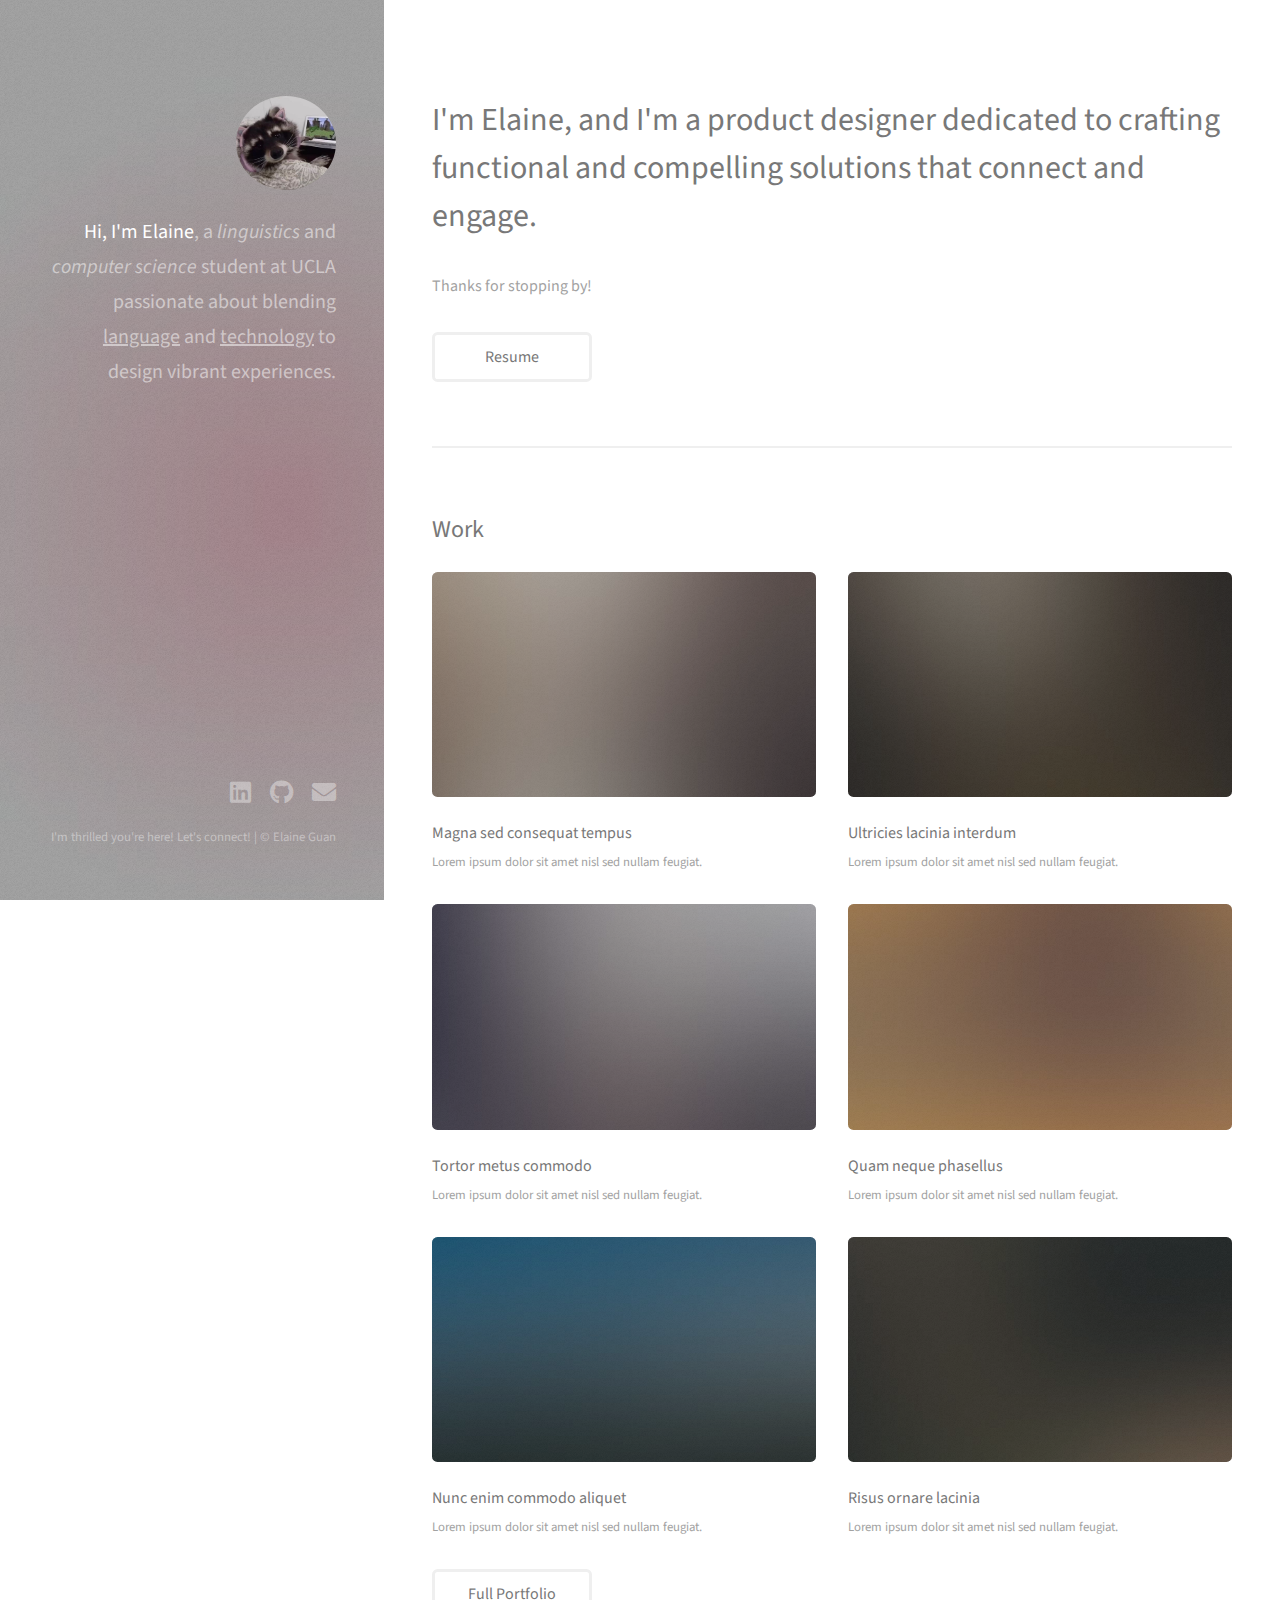
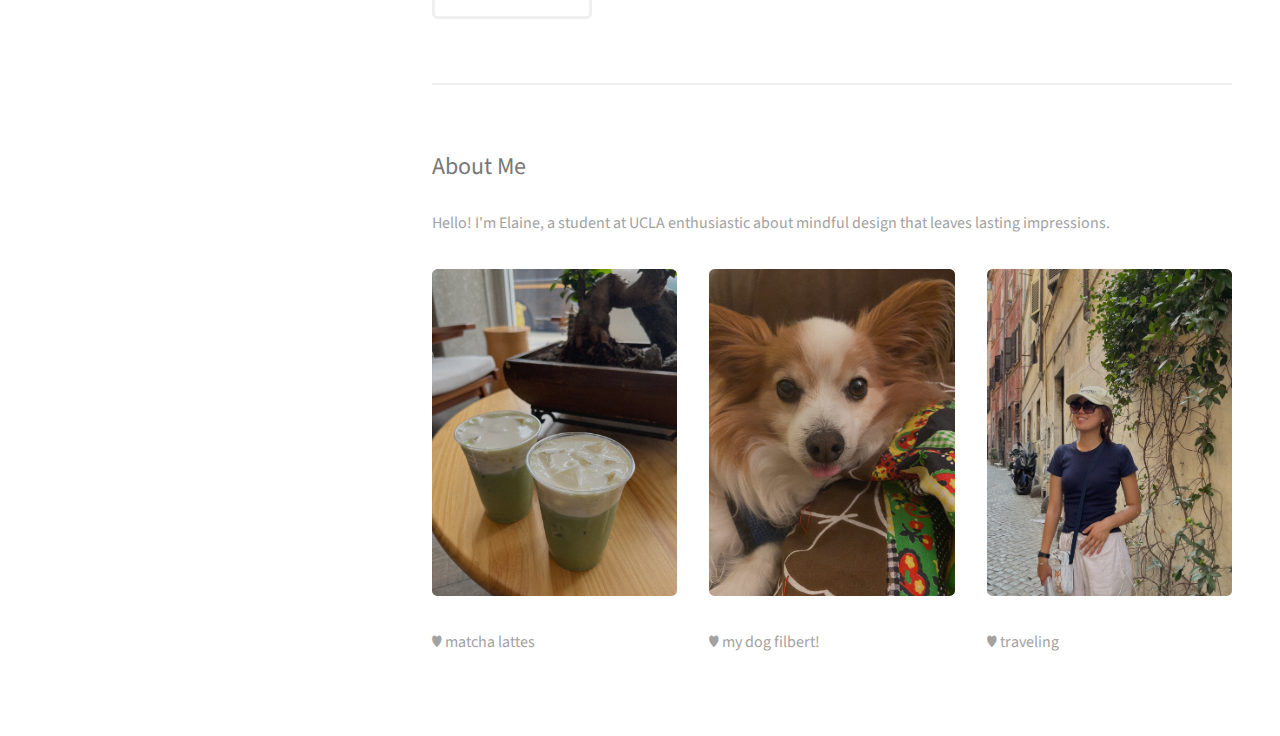
==== index.html @ 9e796965 "added my first edited files" ====
<!DOCTYPE HTML>
<!--
	Strata by HTML5 UP
	html5up.net | @ajlkn
	Free for personal and commercial use under the CCA 3.0 license (html5up.net/license)
-->
<html>
	<head>
		<title>Elaine Guan</title>
		<meta charset="utf-8" />
		<meta name="viewport" content="width=device-width, initial-scale=1, user-scalable=no" />
		<link rel="stylesheet" href="assets/css/main.css" />
	</head>
	<body class="is-preload">

		<!-- Header -->
			<header id="header">
				<div class="inner">
					<a href="#" class="image avatar"><img src="images/avatar.jpg" alt="" /></a>
					<h1><strong>Hi, I'm Elaine</strong>, <br /> a <em>linguistics</em> and <em>computer science</em> student at UCLA
					passionate about blending <u>language</u> and <u>technology</u> to design vibrant experiences.</h1>
				</div>
			</header>

		<!-- Main -->
			<div id="main">

				<!-- One -->
					<section id="one">
						<header class="major">
							<h2>I'm Elaine, and I'm a product designer dedicated to crafting functional and compelling solutions that connect and engage.</h2>
						</header>
						<p>Thanks for stopping by! </p>
						<ul class="actions">
							<li><a href="https://docs.google.com/document/d/1lKQNgq6s5UqEDG0UFZUaq73fA_BQgGV9BuMxiPthtsU/edit?usp=sharing" class="button" target="_blank">Resume</a></li>
						</ul>
					</section>

				<!-- Two -->
					<section id="two">
						<h2>Work</h2>
						<div class="row">
							<article class="col-6 col-12-xsmall work-item">
								<a href="images/fulls/01.jpg" class="image fit thumb"><img src="images/thumbs/01.jpg" alt="" /></a>
								<h3>Magna sed consequat tempus</h3>
								<p>Lorem ipsum dolor sit amet nisl sed nullam feugiat.</p>
							</article>
							<article class="col-6 col-12-xsmall work-item">
								<a href="images/fulls/02.jpg" class="image fit thumb"><img src="images/thumbs/02.jpg" alt="" /></a>
								<h3>Ultricies lacinia interdum</h3>
								<p>Lorem ipsum dolor sit amet nisl sed nullam feugiat.</p>
							</article>
							<article class="col-6 col-12-xsmall work-item">
								<a href="images/fulls/03.jpg" class="image fit thumb"><img src="images/thumbs/03.jpg" alt="" /></a>
								<h3>Tortor metus commodo</h3>
								<p>Lorem ipsum dolor sit amet nisl sed nullam feugiat.</p>
							</article>
							<article class="col-6 col-12-xsmall work-item">
								<a href="images/fulls/04.jpg" class="image fit thumb"><img src="images/thumbs/04.jpg" alt="" /></a>
								<h3>Quam neque phasellus</h3>
								<p>Lorem ipsum dolor sit amet nisl sed nullam feugiat.</p>
							</article>
							<article class="col-6 col-12-xsmall work-item">
								<a href="images/fulls/05.jpg" class="image fit thumb"><img src="images/thumbs/05.jpg" alt="" /></a>
								<h3>Nunc enim commodo aliquet</h3>
								<p>Lorem ipsum dolor sit amet nisl sed nullam feugiat.</p>
							</article>
							<article class="col-6 col-12-xsmall work-item">
								<a href="images/fulls/06.jpg" class="image fit thumb"><img src="images/thumbs/06.jpg" alt="" /></a>
								<h3>Risus ornare lacinia</h3>
								<p>Lorem ipsum dolor sit amet nisl sed nullam feugiat.</p>
							</article>
						</div>
						<ul class="actions">
							<li><a href="#" class="button">Full Portfolio</a></li>
						</ul>
					</section>

				<!-- Three -->
<!--
<section id="three">
    <h2>I'm thrilled you're here!</h2>
    <p>Let's connect!</p>
    <div class="row">
        <div class="col-8 col-12-small">
            <form method="post" action="#">
                <div class="row gtr-uniform gtr-50">
                    <div class="col-6 col-12-xsmall"><input type="text" name="name" id="name" placeholder="Name" /></div>
                    <div class="col-6 col-12-xsmall"><input type="email" name="email" id="email" placeholder="Email" /></div>
                    <div class="col-12"><textarea name="message" id="message" placeholder="Message" rows="4"></textarea></div>
                </div>
            </form>
            <ul class="actions">
                <li><input type="submit" value="Send Message" /></li>
            </ul>
        </div>
        <div class="col-4 col-12-small">
            <ul class="labeled-icons">
        </div>
    </div>
</section>
-->

<section id="about-me">
    <h2>About Me</h2>
    <p>Hello! I'm Elaine, a student at UCLA enthusiastic about mindful design that leaves lasting impressions. </p>
    <div class="row">
        <div class="col-4 col-12-small">
            <span class="image fit"><img src="images/aboutme1.jpg" alt="Description of image 1" class="uniform-img"/></span>
            <p class="caption">♥︎ matcha lattes</p>
        </div>
        <div class="col-4 col-12-small">
            <span class="image fit"><img src="images/aboutme2.jpg" alt="Description of image 2" class="uniform-img"/></span>
            <p class="caption">♥︎ my dog filbert!</p>
        </div>
        <div class="col-4 col-12-small">
            <span class="image fit"><img src="images/aboutme3.jpg" alt="Description of image 3" class="uniform-img"/></span>
            <p class="caption">♥︎ traveling</p>
        </div>
    </div>
</section>



				<!-- Four -->
				<!--
					<section id="four">
						<h2>Elements</h2>

						<section>
							<h4>Text</h4>
							<p>This is <b>bold</b> and this is <strong>strong</strong>. This is <i>italic</i> and this is <em>emphasized</em>.
							This is <sup>superscript</sup> text and this is <sub>subscript</sub> text.
							This is <u>underlined</u> and this is code: <code>for (;;) { ... }</code>. Finally, <a href="#">this is a link</a>.</p>
							<hr />
							<header>
								<h4>Heading with a Subtitle</h4>
								<p>Lorem ipsum dolor sit amet nullam id egestas urna aliquam</p>
							</header>
							<p>Nunc lacinia ante nunc ac lobortis. Interdum adipiscing gravida odio porttitor sem non mi integer non faucibus ornare mi ut ante amet placerat aliquet. Volutpat eu sed ante lacinia sapien lorem accumsan varius montes viverra nibh in adipiscing blandit tempus accumsan.</p>
							<header>
								<h5>Heading with a Subtitle</h5>
								<p>Lorem ipsum dolor sit amet nullam id egestas urna aliquam</p>
							</header>
							<p>Nunc lacinia ante nunc ac lobortis. Interdum adipiscing gravida odio porttitor sem non mi integer non faucibus ornare mi ut ante amet placerat aliquet. Volutpat eu sed ante lacinia sapien lorem accumsan varius montes viverra nibh in adipiscing blandit tempus accumsan.</p>
							<hr />
							<h2>Heading Level 2</h2>
							<h3>Heading Level 3</h3>
							<h4>Heading Level 4</h4>
							<h5>Heading Level 5</h5>
							<h6>Heading Level 6</h6>
							<hr />
							<h5>Blockquote</h5>
							<blockquote>Fringilla nisl. Donec accumsan interdum nisi, quis tincidunt felis sagittis eget tempus euismod. Vestibulum ante ipsum primis in faucibus vestibulum. Blandit adipiscing eu felis iaculis volutpat ac adipiscing accumsan faucibus. Vestibulum ante ipsum primis in faucibus lorem ipsum dolor sit amet nullam adipiscing eu felis.</blockquote>
							<h5>Preformatted</h5>
							<pre><code>i = 0;

while (!deck.isInOrder()) {
print 'Iteration ' + i;
deck.shuffle();
i++;
}

print 'It took ' + i + ' iterations to sort the deck.';</code></pre>
						</section>

						<section>
							<h4>Lists</h4>
							<div class="row">
								<div class="col-6 col-12-xsmall">
									<h5>Unordered</h5>
									<ul>
										<li>Dolor pulvinar etiam magna etiam.</li>
										<li>Sagittis adipiscing lorem eleifend.</li>
										<li>Felis enim feugiat dolore viverra.</li>
									</ul>
									<h5>Alternate</h5>
									<ul class="alt">
										<li>Dolor pulvinar etiam magna etiam.</li>
										<li>Sagittis adipiscing lorem eleifend.</li>
										<li>Felis enim feugiat dolore viverra.</li>
									</ul>
								</div>
								<div class="col-6 col-12-xsmall">
									<h5>Ordered</h5>
									<ol>
										<li>Dolor pulvinar etiam magna etiam.</li>
										<li>Etiam vel felis at lorem sed viverra.</li>
										<li>Felis enim feugiat dolore viverra.</li>
										<li>Dolor pulvinar etiam magna etiam.</li>
										<li>Etiam vel felis at lorem sed viverra.</li>
										<li>Felis enim feugiat dolore viverra.</li>
									</ol>
									<h5>Icons</h5>
									<ul class="icons">
										<li><a href="#" class="icon brands fa-twitter"><span class="label">Twitter</span></a></li>
										<li><a href="#" class="icon brands fa-facebook-f"><span class="label">Facebook</span></a></li>
										<li><a href="#" class="icon brands fa-instagram"><span class="label">Instagram</span></a></li>
										<li><a href="#" class="icon brands fa-github"><span class="label">Github</span></a></li>
										<li><a href="#" class="icon brands fa-tumblr"><span class="label">Tumblr</span></a></li>
									</ul>
								</div>
							</div>
							<h5>Actions</h5>
							<ul class="actions">
								<li><a href="#" class="button primary">Default</a></li>
								<li><a href="#" class="button">Default</a></li>
							</ul>
							<ul class="actions small">
								<li><a href="#" class="button primary small">Small</a></li>
								<li><a href="#" class="button small">Small</a></li>
							</ul>
							<div class="row">
								<div class="col-6 col-12-small">
									<ul class="actions stacked">
										<li><a href="#" class="button primary">Default</a></li>
										<li><a href="#" class="button">Default</a></li>
									</ul>
								</div>
								<div class="col-6 col-12-small">
									<ul class="actions stacked">
										<li><a href="#" class="button primary small">Small</a></li>
										<li><a href="#" class="button small">Small</a></li>
									</ul>
								</div>
								<div class="col-6 col-12-small">
									<ul class="actions stacked">
										<li><a href="#" class="button primary fit">Default</a></li>
										<li><a href="#" class="button fit">Default</a></li>
									</ul>
								</div>
								<div class="col-6 col-12-small">
									<ul class="actions stacked">
										<li><a href="#" class="button primary small fit">Small</a></li>
										<li><a href="#" class="button small fit">Small</a></li>
									</ul>
								</div>
							</div>
						</section>

						<section>
							<h4>Table</h4>
							<h5>Default</h5>
							<div class="table-wrapper">
								<table>
									<thead>
										<tr>
											<th>Name</th>
											<th>Description</th>
											<th>Price</th>
										</tr>
									</thead>
									<tbody>
										<tr>
											<td>Item One</td>
											<td>Ante turpis integer aliquet porttitor.</td>
											<td>29.99</td>
										</tr>
										<tr>
											<td>Item Two</td>
											<td>Vis ac commodo adipiscing arcu aliquet.</td>
											<td>19.99</td>
										</tr>
										<tr>
											<td>Item Three</td>
											<td> Morbi faucibus arcu accumsan lorem.</td>
											<td>29.99</td>
										</tr>
										<tr>
											<td>Item Four</td>
											<td>Vitae integer tempus condimentum.</td>
											<td>19.99</td>
										</tr>
										<tr>
											<td>Item Five</td>
											<td>Ante turpis integer aliquet porttitor.</td>
											<td>29.99</td>
										</tr>
									</tbody>
									<tfoot>
										<tr>
											<td colspan="2"></td>
											<td>100.00</td>
										</tr>
									</tfoot>
								</table>
							</div>

							<h5>Alternate</h5>
							<div class="table-wrapper">
								<table class="alt">
									<thead>
										<tr>
											<th>Name</th>
											<th>Description</th>
											<th>Price</th>
										</tr>
									</thead>
									<tbody>
										<tr>
											<td>Item One</td>
											<td>Ante turpis integer aliquet porttitor.</td>
											<td>29.99</td>
										</tr>
										<tr>
											<td>Item Two</td>
											<td>Vis ac commodo adipiscing arcu aliquet.</td>
											<td>19.99</td>
										</tr>
										<tr>
											<td>Item Three</td>
											<td> Morbi faucibus arcu accumsan lorem.</td>
											<td>29.99</td>
										</tr>
										<tr>
											<td>Item Four</td>
											<td>Vitae integer tempus condimentum.</td>
											<td>19.99</td>
										</tr>
										<tr>
											<td>Item Five</td>
											<td>Ante turpis integer aliquet porttitor.</td>
											<td>29.99</td>
										</tr>
									</tbody>
									<tfoot>
										<tr>
											<td colspan="2"></td>
											<td>100.00</td>
										</tr>
									</tfoot>
								</table>
							</div>
						</section>

						<section>
							<h4>Buttons</h4>
							<ul class="actions">
								<li><a href="#" class="button primary">Primary</a></li>
								<li><a href="#" class="button">Default</a></li>
							</ul>
							<ul class="actions">
								<li><a href="#" class="button large">Large</a></li>
								<li><a href="#" class="button">Default</a></li>
								<li><a href="#" class="button small">Small</a></li>
							</ul>
							<ul class="actions fit">
								<li><a href="#" class="button primary fit">Fit</a></li>
								<li><a href="#" class="button fit">Fit</a></li>
							</ul>
							<ul class="actions fit small">
								<li><a href="#" class="button primary fit small">Fit + Small</a></li>
								<li><a href="#" class="button fit small">Fit + Small</a></li>
							</ul>
							<ul class="actions">
								<li><a href="#" class="button primary icon solid fa-download">Icon</a></li>
								<li><a href="#" class="button icon solid fa-download">Icon</a></li>
							</ul>
							<ul class="actions">
								<li><span class="button primary disabled">Primary</span></li>
								<li><span class="button disabled">Default</span></li>
							</ul>
						</section>

						<section>
							<h4>Form</h4>
							<form method="post" action="#">
								<div class="row gtr-uniform gtr-50">
									<div class="col-6 col-12-xsmall">
										<input type="text" name="demo-name" id="demo-name" value="" placeholder="Name" />
									</div>
									<div class="col-6 col-12-xsmall">
										<input type="email" name="demo-email" id="demo-email" value="" placeholder="Email" />
									</div>
									<div class="col-12">
										<select name="demo-category" id="demo-category">
											<option value="">- Category -</option>
											<option value="1">Manufacturing</option>
											<option value="1">Shipping</option>
											<option value="1">Administration</option>
											<option value="1">Human Resources</option>
										</select>
									</div>
									<div class="col-4 col-12-small">
										<input type="radio" id="demo-priority-low" name="demo-priority" checked>
										<label for="demo-priority-low">Low Priority</label>
									</div>
									<div class="col-4 col-12-small">
										<input type="radio" id="demo-priority-normal" name="demo-priority">
										<label for="demo-priority-normal">Normal Priority</label>
									</div>
									<div class="col-4 col-12-small">
										<input type="radio" id="demo-priority-high" name="demo-priority">
										<label for="demo-priority-high">High Priority</label>
									</div>
									<div class="col-6 col-12-small">
										<input type="checkbox" id="demo-copy" name="demo-copy">
										<label for="demo-copy">Email me a copy of this message</label>
									</div>
									<div class="col-6 col-12-small">
										<input type="checkbox" id="demo-human" name="demo-human" checked>
										<label for="demo-human">I am a human and not a robot</label>
									</div>
									<div class="col-12">
										<textarea name="demo-message" id="demo-message" placeholder="Enter your message" rows="6"></textarea>
									</div>
									<div class="col-12">
										<ul class="actions">
											<li><input type="submit" value="Send Message" class="primary" /></li>
											<li><input type="reset" value="Reset" /></li>
										</ul>
									</div>
								</div>
							</form>
						</section>

						<section>
							<h4>Image</h4>
							<h5>Fit</h5>
							<div class="box alt">
								<div class="row gtr-50 gtr-uniform">
									<div class="col-12"><span class="image fit"><img src="images/fulls/05.jpg" alt="" /></span></div>
									<div class="col-4"><span class="image fit"><img src="images/thumbs/01.jpg" alt="" /></span></div>
									<div class="col-4"><span class="image fit"><img src="images/thumbs/02.jpg" alt="" /></span></div>
									<div class="col-4"><span class="image fit"><img src="images/thumbs/03.jpg" alt="" /></span></div>
									<div class="col-4"><span class="image fit"><img src="images/thumbs/04.jpg" alt="" /></span></div>
									<div class="col-4"><span class="image fit"><img src="images/thumbs/05.jpg" alt="" /></span></div>
									<div class="col-4"><span class="image fit"><img src="images/thumbs/06.jpg" alt="" /></span></div>
									<div class="col-4"><span class="image fit"><img src="images/thumbs/03.jpg" alt="" /></span></div>
									<div class="col-4"><span class="image fit"><img src="images/thumbs/02.jpg" alt="" /></span></div>
									<div class="col-4"><span class="image fit"><img src="images/thumbs/01.jpg" alt="" /></span></div>
								</div>
							</div>
							<h5>Left &amp; Right</h5>
							<p><span class="image left"><img src="images/avatar.jpg" alt="" /></span>Fringilla nisl. Donec accumsan interdum nisi, quis tincidunt felis sagittis eget. tempus euismod. Vestibulum ante ipsum primis in faucibus vestibulum. Blandit adipiscing eu felis iaculis volutpat ac adipiscing accumsan eu faucibus. Integer ac pellentesque praesent tincidunt felis sagittis eget. tempus euismod. Vestibulum ante ipsum primis in faucibus vestibulum. Blandit adipiscing eu felis iaculis volutpat ac adipiscing accumsan eu faucibus. Integer ac pellentesque praesent. Donec accumsan interdum nisi, quis tincidunt felis sagittis eget. tempus euismod. Vestibulum ante ipsum primis in faucibus vestibulum. Blandit adipiscing eu felis iaculis volutpat ac adipiscing accumsan eu faucibus. Integer ac pellentesque praesent tincidunt felis sagittis eget. tempus euismod. Vestibulum ante ipsum primis in faucibus vestibulum. Blandit adipiscing eu felis iaculis volutpat ac adipiscing accumsan eu faucibus. Integer ac pellentesque praesent.</p>
							<p><span class="image right"><img src="images/avatar.jpg" alt="" /></span>Fringilla nisl. Donec accumsan interdum nisi, quis tincidunt felis sagittis eget. tempus euismod. Vestibulum ante ipsum primis in faucibus vestibulum. Blandit adipiscing eu felis iaculis volutpat ac adipiscing accumsan eu faucibus. Integer ac pellentesque praesent tincidunt felis sagittis eget. tempus euismod. Vestibulum ante ipsum primis in faucibus vestibulum. Blandit adipiscing eu felis iaculis volutpat ac adipiscing accumsan eu faucibus. Integer ac pellentesque praesent. Donec accumsan interdum nisi, quis tincidunt felis sagittis eget. tempus euismod. Vestibulum ante ipsum primis in faucibus vestibulum. Blandit adipiscing eu felis iaculis volutpat ac adipiscing accumsan eu faucibus. Integer ac pellentesque praesent tincidunt felis sagittis eget. tempus euismod. Vestibulum ante ipsum primis in faucibus vestibulum. Blandit adipiscing eu felis iaculis volutpat ac adipiscing accumsan eu faucibus. Integer ac pellentesque praesent.</p>
						</section>

					</section>
				-->

			</div>

		<!-- Footer -->
			<footer id="footer">
				<div class="inner">
					<ul class="icons">
						<li><a href="https://www.linkedin.com/in/elaine-guan-a06a55251/" class="icon brands fa-linkedin" target="_blank"><span class="label">LinkedIn</span></a></li>
						<li><a href="https://github.com/elaineguan" class="icon brands fa-github" target="_blank"><span class="label">Github</span></a></li>
						<li><a href="mailto:elaineguan@ucla.edu" class="icon solid fa-envelope"><span class="label">Email</span></a></li>
					</ul>
					<ul class="copyright">
						<li> I'm thrilled you're here! Let's connect! | &copy; Elaine Guan
						</li>
					</ul>
				</div>
			</footer>

		<!-- Scripts -->
			<script src="assets/js/jquery.min.js"></script>
			<script src="assets/js/jquery.poptrox.min.js"></script>
			<script src="assets/js/browser.min.js"></script>
			<script src="assets/js/breakpoints.min.js"></script>
			<script src="assets/js/util.js"></script>
			<script src="assets/js/main.js"></script>

	</body>
</html>
---- assets/css/main.css ----
@import url("fontawesome-all.min.css");
@import url("https://fonts.googleapis.com/css?family=Source+Sans+Pro:400,400italic");

/*
	Strata by HTML5 UP
	html5up.net | @ajlkn
	Free for personal and commercial use under the CCA 3.0 license (html5up.net/license)
*/

html, body, div, span, applet, object,
iframe, h1, h2, h3, h4, h5, h6, p, blockquote,
pre, a, abbr, acronym, address, big, cite,
code, del, dfn, em, img, ins, kbd, q, s, samp,
small, strike, strong, sub, sup, tt, var, b,
u, i, center, dl, dt, dd, ol, ul, li, fieldset,
form, label, legend, table, caption, tbody,
tfoot, thead, tr, th, td, article, aside,
canvas, details, embed, figure, figcaption,
footer, header, hgroup, menu, nav, output, ruby,
section, summary, time, mark, audio, video {
	margin: 0;
	padding: 0;
	border: 0;
	font-size: 100%;
	font: inherit;
	vertical-align: baseline;}

article, aside, details, figcaption, figure,
footer, header, hgroup, menu, nav, section {
	display: block;}

body {
	line-height: 1;
}

ol, ul {
	list-style: none;
}

blockquote, q {
	quotes: none;
}

	blockquote:before, blockquote:after, q:before, q:after {
		content: '';
		content: none;
	}

table {
	border-collapse: collapse;
	border-spacing: 0;
}

body {
	-webkit-text-size-adjust: none;
}

mark {
	background-color: transparent;
	color: inherit;
}

input::-moz-focus-inner {
	border: 0;
	padding: 0;
}

input, select, textarea {
	-moz-appearance: none;
	-webkit-appearance: none;
	-ms-appearance: none;
	appearance: none;
}

/* Basic */

	html {
		box-sizing: border-box;
	}

	*, *:before, *:after {
		box-sizing: inherit;
	}

	body {
		background: #fff;
	}

		body.is-preload *, body.is-preload *:before, body.is-preload *:after {
			-moz-animation: none !important;
			-webkit-animation: none !important;
			-ms-animation: none !important;
			animation: none !important;
			-moz-transition: none !important;
			-webkit-transition: none !important;
			-ms-transition: none !important;
			transition: none !important;
		}

	body, input, select, textarea {
		color: #a2a2a2;
		font-family: "Source Sans Pro", Helvetica, sans-serif;
		font-size: 16pt;
		font-weight: 400;
		line-height: 1.75em;
	}

	a {
		-moz-transition: color 0.2s ease-in-out, border-color 0.2s ease-in-out;
		-webkit-transition: color 0.2s ease-in-out, border-color 0.2s ease-in-out;
		-ms-transition: color 0.2s ease-in-out, border-color 0.2s ease-in-out;
		transition: color 0.2s ease-in-out, border-color 0.2s ease-in-out;
		border-bottom: dotted 1px;
		color: #c65c78;
		text-decoration: none;
	}

		a:hover {
			border-bottom-color: transparent;
			color: #c65c78 !important;
			text-decoration: none;
		}

	strong, b {
		color: #787878;
		font-weight: 400;
	}

	em, i {
		font-style: italic;
	}

	p {
		margin: 0 0 2em 0;
	}

	h1, h2, h3, h4, h5, h6 {
		color: #787878;
		font-weight: 400;
		line-height: 1em;
		margin: 0 0 1em 0;
	}

		h1 a, h2 a, h3 a, h4 a, h5 a, h6 a {
			color: inherit;
			text-decoration: none;
		}

	h1 {
		font-size: 2em;
		line-height: 1.5em;
	}

	h2 {
		font-size: 1.5em;
		line-height: 1.5em;
	}

	h3 {
		font-size: 1.25em;
		line-height: 1.5em;
	}

	h4 {
		font-size: 1.1em;
		line-height: 1.5em;
	}

	h5 {
		font-size: 0.9em;
		line-height: 1.5em;
	}

	h6 {
		font-size: 0.7em;
		line-height: 1.5em;
	}

	sub {
		font-size: 0.8em;
		position: relative;
		top: 0.5em;
	}

	sup {
		font-size: 0.8em;
		position: relative;
		top: -0.5em;
	}

	hr {
		border: 0;
		border-bottom: solid 2px #efefef;
		margin: 2em 0;
	}

		hr.major {
			margin: 3em 0;
		}

	blockquote {
		border-left: solid 6px #efefef;
		font-style: italic;
		margin: 0 0 2em 0;
		padding: 0.5em 0 0.5em 1.5em;
	}

	code {
		background: #f7f7f7;
		border-radius: 0.35em;
		border: solid 2px #efefef;
		font-family: "Courier New", monospace;
		font-size: 0.9em;
		margin: 0 0.25em;
		padding: 0.25em 0.65em;
	}

	pre {
		-webkit-overflow-scrolling: touch;
		font-family: "Courier New", monospace;
		font-size: 0.9em;
		margin: 0 0 2em 0;
	}

		pre code {
			display: block;
			line-height: 1.75em;
			padding: 1em 1.5em;
			overflow-x: auto;
		}

	.align-left {
		text-align: left;
	}

	.align-center {
		text-align: center;
	}

	.align-right {
		text-align: right;
	}

/* Container */

	.container {
		margin: 0 auto;
		max-width: calc(100% - 4em);
		width: 100%;
	}

		.container.xsmall {
			width: 25%;
		}

		.container.small {
			width: 50%;
		}

		.container.medium {
			width: 75%;
		}

		.container.large {
			width: 125%;
		}

		.container.xlarge {
			width: 150%;
		}

		.container.max {
			width: 100%;
		}

		@media screen and (max-width: 980px) {

			.container {
				width: 100% !important;
				max-width: 100% !important;
			}

		}

		@media screen and (max-width: 480px) {

			.container {
				max-width: calc(100% - 3em);
			}

		}

/* Row */

	.row {
		display: flex;
		flex-wrap: wrap;
		box-sizing: border-box;
		align-items: stretch;
	}

		.row > * {
			box-sizing: border-box;
		}

		.row.gtr-uniform > * > :last-child {
			margin-bottom: 0;
		}

		.row.aln-left {
			justify-content: flex-start;
		}

		.row.aln-center {
			justify-content: center;
		}

		.row.aln-right {
			justify-content: flex-end;
		}

		.row.aln-top {
			align-items: flex-start;
		}

		.row.aln-middle {
			align-items: center;
		}

		.row.aln-bottom {
			align-items: flex-end;
		}

		.row > .imp {
			order: -1;
		}

		.row > .col-1 {
			width: 8.33333%;
		}

		.row > .off-1 {
			margin-left: 8.33333%;
		}

		.row > .col-2 {
			width: 16.66667%;
		}

		.row > .off-2 {
			margin-left: 16.66667%;
		}

		.row > .col-3 {
			width: 25%;
		}

		.row > .off-3 {
			margin-left: 25%;
		}

		.row > .col-4 {
			width: 33.33333%;
		}

		.row > .off-4 {
			margin-left: 33.33333%;
		}

		.row > .col-5 {
			width: 41.66667%;
		}

		.row > .off-5 {
			margin-left: 41.66667%;
		}

		.row > .col-6 {
			width: 50%;
		}

		.row > .off-6 {
			margin-left: 50%;
		}

		.row > .col-7 {
			width: 58.33333%;
		}

		.row > .off-7 {
			margin-left: 58.33333%;
		}

		.row > .col-8 {
			width: 66.66667%;
		}

		.row > .off-8 {
			margin-left: 66.66667%;
		}

		.row > .col-9 {
			width: 75%;
		}

		.row > .off-9 {
			margin-left: 75%;
		}

		.row > .col-10 {
			width: 83.33333%;
		}

		.row > .off-10 {
			margin-left: 83.33333%;
		}

		.row > .col-11 {
			width: 91.66667%;
		}

		.row > .off-11 {
			margin-left: 91.66667%;
		}

		.row > .col-12 {
			width: 100%;
		}

		.row > .off-12 {
			margin-left: 100%;
		}

		.row.gtr-0 {
			margin-top: 0;
			margin-left: 0em;
		}

			.row.gtr-0 > * {
				padding: 0 0 0 0em;
			}

			.row.gtr-0.gtr-uniform {
				margin-top: 0em;
			}

				.row.gtr-0.gtr-uniform > * {
					padding-top: 0em;
				}

		.row.gtr-25 {
			margin-top: 0;
			margin-left: -0.625em;
		}

			.row.gtr-25 > * {
				padding: 0 0 0 0.625em;
			}

			.row.gtr-25.gtr-uniform {
				margin-top: -0.625em;
			}

				.row.gtr-25.gtr-uniform > * {
					padding-top: 0.625em;
				}

		.row.gtr-50 {
			margin-top: 0;
			margin-left: -1.25em;
		}

			.row.gtr-50 > * {
				padding: 0 0 0 1.25em;
			}

			.row.gtr-50.gtr-uniform {
				margin-top: -1.25em;
			}

				.row.gtr-50.gtr-uniform > * {
					padding-top: 1.25em;
				}

		.row {
			margin-top: 0;
			margin-left: -2.5em;
		}

			.row > * {
				padding: 0 0 0 2.5em;
			}

			.row.gtr-uniform {
				margin-top: -2.5em;
			}

				.row.gtr-uniform > * {
					padding-top: 2.5em;
				}

		.row.gtr-150 {
			margin-top: 0;
			margin-left: -3.75em;
		}

			.row.gtr-150 > * {
				padding: 0 0 0 3.75em;
			}

			.row.gtr-150.gtr-uniform {
				margin-top: -3.75em;
			}

				.row.gtr-150.gtr-uniform > * {
					padding-top: 3.75em;
				}

		.row.gtr-200 {
			margin-top: 0;
			margin-left: -5em;
		}

			.row.gtr-200 > * {
				padding: 0 0 0 5em;
			}

			.row.gtr-200.gtr-uniform {
				margin-top: -5em;
			}

				.row.gtr-200.gtr-uniform > * {
					padding-top: 5em;
				}

		@media screen and (max-width: 1800px) {

			.row {
				display: flex;
				flex-wrap: wrap;
				box-sizing: border-box;
				align-items: stretch;
			}

				.row > * {
					box-sizing: border-box;
				}

				.row.gtr-uniform > * > :last-child {
					margin-bottom: 0;
				}

				.row.aln-left {
					justify-content: flex-start;
				}

				.row.aln-center {
					justify-content: center;
				}

				.row.aln-right {
					justify-content: flex-end;
				}

				.row.aln-top {
					align-items: flex-start;
				}

				.row.aln-middle {
					align-items: center;
				}

				.row.aln-bottom {
					align-items: flex-end;
				}

				.row > .imp-xlarge {
					order: -1;
				}

				.row > .col-1-xlarge {
					width: 8.33333%;
				}

				.row > .off-1-xlarge {
					margin-left: 8.33333%;
				}

				.row > .col-2-xlarge {
					width: 16.66667%;
				}

				.row > .off-2-xlarge {
					margin-left: 16.66667%;
				}

				.row > .col-3-xlarge {
					width: 25%;
				}

				.row > .off-3-xlarge {
					margin-left: 25%;
				}

				.row > .col-4-xlarge {
					width: 33.33333%;
				}

				.row > .off-4-xlarge {
					margin-left: 33.33333%;
				}

				.row > .col-5-xlarge {
					width: 41.66667%;
				}

				.row > .off-5-xlarge {
					margin-left: 41.66667%;
				}

				.row > .col-6-xlarge {
					width: 50%;
				}

				.row > .off-6-xlarge {
					margin-left: 50%;
				}

				.row > .col-7-xlarge {
					width: 58.33333%;
				}

				.row > .off-7-xlarge {
					margin-left: 58.33333%;
				}

				.row > .col-8-xlarge {
					width: 66.66667%;
				}

				.row > .off-8-xlarge {
					margin-left: 66.66667%;
				}

				.row > .col-9-xlarge {
					width: 75%;
				}

				.row > .off-9-xlarge {
					margin-left: 75%;
				}

				.row > .col-10-xlarge {
					width: 83.33333%;
				}

				.row > .off-10-xlarge {
					margin-left: 83.33333%;
				}

				.row > .col-11-xlarge {
					width: 91.66667%;
				}

				.row > .off-11-xlarge {
					margin-left: 91.66667%;
				}

				.row > .col-12-xlarge {
					width: 100%;
				}

				.row > .off-12-xlarge {
					margin-left: 100%;
				}

				.row.gtr-0 {
					margin-top: 0;
					margin-left: 0em;
				}

					.row.gtr-0 > * {
						padding: 0 0 0 0em;
					}

					.row.gtr-0.gtr-uniform {
						margin-top: 0em;
					}

						.row.gtr-0.gtr-uniform > * {
							padding-top: 0em;
						}

				.row.gtr-25 {
					margin-top: 0;
					margin-left: -0.625em;
				}

					.row.gtr-25 > * {
						padding: 0 0 0 0.625em;
					}

					.row.gtr-25.gtr-uniform {
						margin-top: -0.625em;
					}

						.row.gtr-25.gtr-uniform > * {
							padding-top: 0.625em;
						}

				.row.gtr-50 {
					margin-top: 0;
					margin-left: -1.25em;
				}

					.row.gtr-50 > * {
						padding: 0 0 0 1.25em;
					}

					.row.gtr-50.gtr-uniform {
						margin-top: -1.25em;
					}

						.row.gtr-50.gtr-uniform > * {
							padding-top: 1.25em;
						}

				.row {
					margin-top: 0;
					margin-left: -2.5em;
				}

					.row > * {
						padding: 0 0 0 2.5em;
					}

					.row.gtr-uniform {
						margin-top: -2.5em;
					}

						.row.gtr-uniform > * {
							padding-top: 2.5em;
						}

				.row.gtr-150 {
					margin-top: 0;
					margin-left: -3.75em;
				}

					.row.gtr-150 > * {
						padding: 0 0 0 3.75em;
					}

					.row.gtr-150.gtr-uniform {
						margin-top: -3.75em;
					}

						.row.gtr-150.gtr-uniform > * {
							padding-top: 3.75em;
						}

				.row.gtr-200 {
					margin-top: 0;
					margin-left: -5em;
				}

					.row.gtr-200 > * {
						padding: 0 0 0 5em;
					}

					.row.gtr-200.gtr-uniform {
						margin-top: -5em;
					}

						.row.gtr-200.gtr-uniform > * {
							padding-top: 5em;
						}

		}

		@media screen and (max-width: 1280px) {

			.row {
				display: flex;
				flex-wrap: wrap;
				box-sizing: border-box;
				align-items: stretch;
			}

				.row > * {
					box-sizing: border-box;
				}

				.row.gtr-uniform > * > :last-child {
					margin-bottom: 0;
				}

				.row.aln-left {
					justify-content: flex-start;
				}

				.row.aln-center {
					justify-content: center;
				}

				.row.aln-right {
					justify-content: flex-end;
				}

				.row.aln-top {
					align-items: flex-start;
				}

				.row.aln-middle {
					align-items: center;
				}

				.row.aln-bottom {
					align-items: flex-end;
				}

				.row > .imp-large {
					order: -1;
				}

				.row > .col-1-large {
					width: 8.33333%;
				}

				.row > .off-1-large {
					margin-left: 8.33333%;
				}

				.row > .col-2-large {
					width: 16.66667%;
				}

				.row > .off-2-large {
					margin-left: 16.66667%;
				}

				.row > .col-3-large {
					width: 25%;
				}

				.row > .off-3-large {
					margin-left: 25%;
				}

				.row > .col-4-large {
					width: 33.33333%;
				}

				.row > .off-4-large {
					margin-left: 33.33333%;
				}

				.row > .col-5-large {
					width: 41.66667%;
				}

				.row > .off-5-large {
					margin-left: 41.66667%;
				}

				.row > .col-6-large {
					width: 50%;
				}

				.row > .off-6-large {
					margin-left: 50%;
				}

				.row > .col-7-large {
					width: 58.33333%;
				}

				.row > .off-7-large {
					margin-left: 58.33333%;
				}

				.row > .col-8-large {
					width: 66.66667%;
				}

				.row > .off-8-large {
					margin-left: 66.66667%;
				}

				.row > .col-9-large {
					width: 75%;
				}

				.row > .off-9-large {
					margin-left: 75%;
				}

				.row > .col-10-large {
					width: 83.33333%;
				}

				.row > .off-10-large {
					margin-left: 83.33333%;
				}

				.row > .col-11-large {
					width: 91.66667%;
				}

				.row > .off-11-large {
					margin-left: 91.66667%;
				}

				.row > .col-12-large {
					width: 100%;
				}

				.row > .off-12-large {
					margin-left: 100%;
				}

				.row.gtr-0 {
					margin-top: 0;
					margin-left: 0em;
				}

					.row.gtr-0 > * {
						padding: 0 0 0 0em;
					}

					.row.gtr-0.gtr-uniform {
						margin-top: 0em;
					}

						.row.gtr-0.gtr-uniform > * {
							padding-top: 0em;
						}

				.row.gtr-25 {
					margin-top: 0;
					margin-left: -0.5em;
				}

					.row.gtr-25 > * {
						padding: 0 0 0 0.5em;
					}

					.row.gtr-25.gtr-uniform {
						margin-top: -0.5em;
					}

						.row.gtr-25.gtr-uniform > * {
							padding-top: 0.5em;
						}

				.row.gtr-50 {
					margin-top: 0;
					margin-left: -1em;
				}

					.row.gtr-50 > * {
						padding: 0 0 0 1em;
					}

					.row.gtr-50.gtr-uniform {
						margin-top: -1em;
					}

						.row.gtr-50.gtr-uniform > * {
							padding-top: 1em;
						}

				.row {
					margin-top: 0;
					margin-left: -2em;
				}

					.row > * {
						padding: 0 0 0 2em;
					}

					.row.gtr-uniform {
						margin-top: -2em;
					}

						.row.gtr-uniform > * {
							padding-top: 2em;
						}

				.row.gtr-150 {
					margin-top: 0;
					margin-left: -3em;
				}

					.row.gtr-150 > * {
						padding: 0 0 0 3em;
					}

					.row.gtr-150.gtr-uniform {
						margin-top: -3em;
					}

						.row.gtr-150.gtr-uniform > * {
							padding-top: 3em;
						}

				.row.gtr-200 {
					margin-top: 0;
					margin-left: -4em;
				}

					.row.gtr-200 > * {
						padding: 0 0 0 4em;
					}

					.row.gtr-200.gtr-uniform {
						margin-top: -4em;
					}

						.row.gtr-200.gtr-uniform > * {
							padding-top: 4em;
						}

		}

		@media screen and (max-width: 980px) {

			.row {
				display: flex;
				flex-wrap: wrap;
				box-sizing: border-box;
				align-items: stretch;
			}

				.row > * {
					box-sizing: border-box;
				}

				.row.gtr-uniform > * > :last-child {
					margin-bottom: 0;
				}

				.row.aln-left {
					justify-content: flex-start;
				}

				.row.aln-center {
					justify-content: center;
				}

				.row.aln-right {
					justify-content: flex-end;
				}

				.row.aln-top {
					align-items: flex-start;
				}

				.row.aln-middle {
					align-items: center;
				}

				.row.aln-bottom {
					align-items: flex-end;
				}

				.row > .imp-medium {
					order: -1;
				}

				.row > .col-1-medium {
					width: 8.33333%;
				}

				.row > .off-1-medium {
					margin-left: 8.33333%;
				}

				.row > .col-2-medium {
					width: 16.66667%;
				}

				.row > .off-2-medium {
					margin-left: 16.66667%;
				}

				.row > .col-3-medium {
					width: 25%;
				}

				.row > .off-3-medium {
					margin-left: 25%;
				}

				.row > .col-4-medium {
					width: 33.33333%;
				}

				.row > .off-4-medium {
					margin-left: 33.33333%;
				}

				.row > .col-5-medium {
					width: 41.66667%;
				}

				.row > .off-5-medium {
					margin-left: 41.66667%;
				}

				.row > .col-6-medium {
					width: 50%;
				}

				.row > .off-6-medium {
					margin-left: 50%;
				}

				.row > .col-7-medium {
					width: 58.33333%;
				}

				.row > .off-7-medium {
					margin-left: 58.33333%;
				}

				.row > .col-8-medium {
					width: 66.66667%;
				}

				.row > .off-8-medium {
					margin-left: 66.66667%;
				}

				.row > .col-9-medium {
					width: 75%;
				}

				.row > .off-9-medium {
					margin-left: 75%;
				}

				.row > .col-10-medium {
					width: 83.33333%;
				}

				.row > .off-10-medium {
					margin-left: 83.33333%;
				}

				.row > .col-11-medium {
					width: 91.66667%;
				}

				.row > .off-11-medium {
					margin-left: 91.66667%;
				}

				.row > .col-12-medium {
					width: 100%;
				}

				.row > .off-12-medium {
					margin-left: 100%;
				}

				.row.gtr-0 {
					margin-top: 0;
					margin-left: 0em;
				}

					.row.gtr-0 > * {
						padding: 0 0 0 0em;
					}

					.row.gtr-0.gtr-uniform {
						margin-top: 0em;
					}

						.row.gtr-0.gtr-uniform > * {
							padding-top: 0em;
						}

				.row.gtr-25 {
					margin-top: 0;
					margin-left: -0.5em;
				}

					.row.gtr-25 > * {
						padding: 0 0 0 0.5em;
					}

					.row.gtr-25.gtr-uniform {
						margin-top: -0.5em;
					}

						.row.gtr-25.gtr-uniform > * {
							padding-top: 0.5em;
						}

				.row.gtr-50 {
					margin-top: 0;
					margin-left: -1em;
				}

					.row.gtr-50 > * {
						padding: 0 0 0 1em;
					}

					.row.gtr-50.gtr-uniform {
						margin-top: -1em;
					}

						.row.gtr-50.gtr-uniform > * {
							padding-top: 1em;
						}

				.row {
					margin-top: 0;
					margin-left: -2em;
				}

					.row > * {
						padding: 0 0 0 2em;
					}

					.row.gtr-uniform {
						margin-top: -2em;
					}

						.row.gtr-uniform > * {
							padding-top: 2em;
						}

				.row.gtr-150 {
					margin-top: 0;
					margin-left: -3em;
				}

					.row.gtr-150 > * {
						padding: 0 0 0 3em;
					}

					.row.gtr-150.gtr-uniform {
						margin-top: -3em;
					}

						.row.gtr-150.gtr-uniform > * {
							padding-top: 3em;
						}

				.row.gtr-200 {
					margin-top: 0;
					margin-left: -4em;
				}

					.row.gtr-200 > * {
						padding: 0 0 0 4em;
					}

					.row.gtr-200.gtr-uniform {
						margin-top: -4em;
					}

						.row.gtr-200.gtr-uniform > * {
							padding-top: 4em;
						}

		}

		@media screen and (max-width: 736px) {

			.row {
				display: flex;
				flex-wrap: wrap;
				box-sizing: border-box;
				align-items: stretch;
			}

				.row > * {
					box-sizing: border-box;
				}

				.row.gtr-uniform > * > :last-child {
					margin-bottom: 0;
				}

				.row.aln-left {
					justify-content: flex-start;
				}

				.row.aln-center {
					justify-content: center;
				}

				.row.aln-right {
					justify-content: flex-end;
				}

				.row.aln-top {
					align-items: flex-start;
				}

				.row.aln-middle {
					align-items: center;
				}

				.row.aln-bottom {
					align-items: flex-end;
				}

				.row > .imp-small {
					order: -1;
				}

				.row > .col-1-small {
					width: 8.33333%;
				}

				.row > .off-1-small {
					margin-left: 8.33333%;
				}

				.row > .col-2-small {
					width: 16.66667%;
				}

				.row > .off-2-small {
					margin-left: 16.66667%;
				}

				.row > .col-3-small {
					width: 25%;
				}

				.row > .off-3-small {
					margin-left: 25%;
				}

				.row > .col-4-small {
					width: 33.33333%;
				}

				.row > .off-4-small {
					margin-left: 33.33333%;
				}

				.row > .col-5-small {
					width: 41.66667%;
				}

				.row > .off-5-small {
					margin-left: 41.66667%;
				}

				.row > .col-6-small {
					width: 50%;
				}

				.row > .off-6-small {
					margin-left: 50%;
				}

				.row > .col-7-small {
					width: 58.33333%;
				}

				.row > .off-7-small {
					margin-left: 58.33333%;
				}

				.row > .col-8-small {
					width: 66.66667%;
				}

				.row > .off-8-small {
					margin-left: 66.66667%;
				}

				.row > .col-9-small {
					width: 75%;
				}

				.row > .off-9-small {
					margin-left: 75%;
				}

				.row > .col-10-small {
					width: 83.33333%;
				}

				.row > .off-10-small {
					margin-left: 83.33333%;
				}

				.row > .col-11-small {
					width: 91.66667%;
				}

				.row > .off-11-small {
					margin-left: 91.66667%;
				}

				.row > .col-12-small {
					width: 100%;
				}

				.row > .off-12-small {
					margin-left: 100%;
				}

				.row.gtr-0 {
					margin-top: 0;
					margin-left: 0em;
				}

					.row.gtr-0 > * {
						padding: 0 0 0 0em;
					}

					.row.gtr-0.gtr-uniform {
						margin-top: 0em;
					}

						.row.gtr-0.gtr-uniform > * {
							padding-top: 0em;
						}

				.row.gtr-25 {
					margin-top: 0;
					margin-left: -0.375em;
				}

					.row.gtr-25 > * {
						padding: 0 0 0 0.375em;
					}

					.row.gtr-25.gtr-uniform {
						margin-top: -0.375em;
					}

						.row.gtr-25.gtr-uniform > * {
							padding-top: 0.375em;
						}

				.row.gtr-50 {
					margin-top: 0;
					margin-left: -0.75em;
				}

					.row.gtr-50 > * {
						padding: 0 0 0 0.75em;
					}

					.row.gtr-50.gtr-uniform {
						margin-top: -0.75em;
					}

						.row.gtr-50.gtr-uniform > * {
							padding-top: 0.75em;
						}

				.row {
					margin-top: 0;
					margin-left: -1.5em;
				}

					.row > * {
						padding: 0 0 0 1.5em;
					}

					.row.gtr-uniform {
						margin-top: -1.5em;
					}

						.row.gtr-uniform > * {
							padding-top: 1.5em;
						}

				.row.gtr-150 {
					margin-top: 0;
					margin-left: -2.25em;
				}

					.row.gtr-150 > * {
						padding: 0 0 0 2.25em;
					}

					.row.gtr-150.gtr-uniform {
						margin-top: -2.25em;
					}

						.row.gtr-150.gtr-uniform > * {
							padding-top: 2.25em;
						}

				.row.gtr-200 {
					margin-top: 0;
					margin-left: -3em;
				}

					.row.gtr-200 > * {
						padding: 0 0 0 3em;
					}

					.row.gtr-200.gtr-uniform {
						margin-top: -3em;
					}

						.row.gtr-200.gtr-uniform > * {
							padding-top: 3em;
						}

		}

		@media screen and (max-width: 480px) {

			.row {
				display: flex;
				flex-wrap: wrap;
				box-sizing: border-box;
				align-items: stretch;
			}

				.row > * {
					box-sizing: border-box;
				}

				.row.gtr-uniform > * > :last-child {
					margin-bottom: 0;
				}

				.row.aln-left {
					justify-content: flex-start;
				}

				.row.aln-center {
					justify-content: center;
				}

				.row.aln-right {
					justify-content: flex-end;
				}

				.row.aln-top {
					align-items: flex-start;
				}

				.row.aln-middle {
					align-items: center;
				}

				.row.aln-bottom {
					align-items: flex-end;
				}

				.row > .imp-xsmall {
					order: -1;
				}

				.row > .col-1-xsmall {
					width: 8.33333%;
				}

				.row > .off-1-xsmall {
					margin-left: 8.33333%;
				}

				.row > .col-2-xsmall {
					width: 16.66667%;
				}

				.row > .off-2-xsmall {
					margin-left: 16.66667%;
				}

				.row > .col-3-xsmall {
					width: 25%;
				}

				.row > .off-3-xsmall {
					margin-left: 25%;
				}

				.row > .col-4-xsmall {
					width: 33.33333%;
				}

				.row > .off-4-xsmall {
					margin-left: 33.33333%;
				}

				.row > .col-5-xsmall {
					width: 41.66667%;
				}

				.row > .off-5-xsmall {
					margin-left: 41.66667%;
				}

				.row > .col-6-xsmall {
					width: 50%;
				}

				.row > .off-6-xsmall {
					margin-left: 50%;
				}

				.row > .col-7-xsmall {
					width: 58.33333%;
				}

				.row > .off-7-xsmall {
					margin-left: 58.33333%;
				}

				.row > .col-8-xsmall {
					width: 66.66667%;
				}

				.row > .off-8-xsmall {
					margin-left: 66.66667%;
				}

				.row > .col-9-xsmall {
					width: 75%;
				}

				.row > .off-9-xsmall {
					margin-left: 75%;
				}

				.row > .col-10-xsmall {
					width: 83.33333%;
				}

				.row > .off-10-xsmall {
					margin-left: 83.33333%;
				}

				.row > .col-11-xsmall {
					width: 91.66667%;
				}

				.row > .off-11-xsmall {
					margin-left: 91.66667%;
				}

				.row > .col-12-xsmall {
					width: 100%;
				}

				.row > .off-12-xsmall {
					margin-left: 100%;
				}

				.row.gtr-0 {
					margin-top: 0;
					margin-left: 0em;
				}

					.row.gtr-0 > * {
						padding: 0 0 0 0em;
					}

					.row.gtr-0.gtr-uniform {
						margin-top: 0em;
					}

						.row.gtr-0.gtr-uniform > * {
							padding-top: 0em;
						}

				.row.gtr-25 {
					margin-top: 0;
					margin-left: -0.375em;
				}

					.row.gtr-25 > * {
						padding: 0 0 0 0.375em;
					}

					.row.gtr-25.gtr-uniform {
						margin-top: -0.375em;
					}

						.row.gtr-25.gtr-uniform > * {
							padding-top: 0.375em;
						}

				.row.gtr-50 {
					margin-top: 0;
					margin-left: -0.75em;
				}

					.row.gtr-50 > * {
						padding: 0 0 0 0.75em;
					}

					.row.gtr-50.gtr-uniform {
						margin-top: -0.75em;
					}

						.row.gtr-50.gtr-uniform > * {
							padding-top: 0.75em;
						}

				.row {
					margin-top: 0;
					margin-left: -1.5em;
				}

					.row > * {
						padding: 0 0 0 1.5em;
					}

					.row.gtr-uniform {
						margin-top: -1.5em;
					}

						.row.gtr-uniform > * {
							padding-top: 1.5em;
						}

				.row.gtr-150 {
					margin-top: 0;
					margin-left: -2.25em;
				}

					.row.gtr-150 > * {
						padding: 0 0 0 2.25em;
					}

					.row.gtr-150.gtr-uniform {
						margin-top: -2.25em;
					}

						.row.gtr-150.gtr-uniform > * {
							padding-top: 2.25em;
						}

				.row.gtr-200 {
					margin-top: 0;
					margin-left: -3em;
				}

					.row.gtr-200 > * {
						padding: 0 0 0 3em;
					}

					.row.gtr-200.gtr-uniform {
						margin-top: -3em;
					}

						.row.gtr-200.gtr-uniform > * {
							padding-top: 3em;
						}

		}

/* Section/Article */

	section.special, article.special {
		text-align: center;
	}

	header p {
		color: #b2b2b2;
		position: relative;
		margin: 0 0 1.5em 0;
	}

	header h2 + p {
		font-size: 1.25em;
		margin-top: -1em;
		line-height: 1.5em;
	}

	header h3 + p {
		font-size: 1.1em;
		margin-top: -0.8em;
		line-height: 1.5em;
	}

	header h4 + p,
	header h5 + p,
	header h6 + p {
		font-size: 0.9em;
		margin-top: -0.6em;
		line-height: 1.5em;
	}

	header.major h2 {
		font-size: 2em;
	}

/* Form */

	form {
		margin: 0 0 2em 0;
	}

	label {
		color: #787878;
		display: block;
		font-size: 0.9em;
		font-weight: 400;
		margin: 0 0 1em 0;
	}

	input[type="text"],
	input[type="password"],
	input[type="email"],
	select,
	textarea {
		-moz-appearance: none;
		-webkit-appearance: none;
		-ms-appearance: none;
		appearance: none;
		background: #f7f7f7;
		border-radius: 0.35em;
		border: solid 2px transparent;
		color: inherit;
		display: block;
		outline: 0;
		padding: 0 0.75em;
		text-decoration: none;
		width: 100%;
	}

		input[type="text"]:invalid,
		input[type="password"]:invalid,
		input[type="email"]:invalid,
		select:invalid,
		textarea:invalid {
			box-shadow: none;
		}

		input[type="text"]:focus,
		input[type="password"]:focus,
		input[type="email"]:focus,
		select:focus,
		textarea:focus {
			border-color: #c65c78;
		}

	select {
		background-image: url("data:image/svg+xml;charset=utf8,%3Csvg xmlns='http://www.w3.org/2000/svg' width='40' height='40' preserveAspectRatio='none' viewBox='0 0 40 40'%3E%3Cpath d='M9.4,12.3l10.4,10.4l10.4-10.4c0.2-0.2,0.5-0.4,0.9-0.4c0.3,0,0.6,0.1,0.9,0.4l3.3,3.3c0.2,0.2,0.4,0.5,0.4,0.9 c0,0.4-0.1,0.6-0.4,0.9L20.7,31.9c-0.2,0.2-0.5,0.4-0.9,0.4c-0.3,0-0.6-0.1-0.9-0.4L4.3,17.3c-0.2-0.2-0.4-0.5-0.4-0.9 c0-0.4,0.1-0.6,0.4-0.9l3.3-3.3c0.2-0.2,0.5-0.4,0.9-0.4S9.1,12.1,9.4,12.3z' fill='%23dfdfdf' /%3E%3C/svg%3E");
		background-size: 1.25rem;
		background-repeat: no-repeat;
		background-position: calc(100% - 1rem) center;
		height: 2.75em;
		padding-right: 2.75em;
		text-overflow: ellipsis;
	}

		select option {
			color: #787878;
			background: #fff;
		}

		select:focus::-ms-value {
			background-color: transparent;
		}

		select::-ms-expand {
			display: none;
		}

	input[type="text"],
	input[type="password"],
	input[type="email"],
	select {
		height: 2.75em;
	}

	textarea {
		padding: 0.75em;
	}

	input[type="checkbox"],
	input[type="radio"] {
		-moz-appearance: none;
		-webkit-appearance: none;
		-ms-appearance: none;
		appearance: none;
		display: block;
		float: left;
		margin-right: -2em;
		opacity: 0;
		width: 1em;
		z-index: -1;
	}

		input[type="checkbox"] + label,
		input[type="radio"] + label {
			text-decoration: none;
			color: #a2a2a2;
			cursor: pointer;
			display: inline-block;
			font-size: 1em;
			font-weight: 400;
			padding-left: 2.4em;
			padding-right: 0.75em;
			position: relative;
		}

			input[type="checkbox"] + label:before,
			input[type="radio"] + label:before {
				-moz-osx-font-smoothing: grayscale;
				-webkit-font-smoothing: antialiased;
				display: inline-block;
				font-style: normal;
				font-variant: normal;
				text-rendering: auto;
				line-height: 1;
				text-transform: none !important;
				font-family: 'Font Awesome 5 Free';
				font-weight: 900;
			}

			input[type="checkbox"] + label:before,
			input[type="radio"] + label:before {
				background: #f7f7f7;
				border-radius: 0.35em;
				border: solid 2px transparent;
				content: '';
				display: inline-block;
				font-size: 0.8em;
				height: 2.0625em;
				left: 0;
				line-height: 1.85625em;
				position: absolute;
				text-align: center;
				top: 0;
				width: 2.0625em;
			}

		input[type="checkbox"]:checked + label:before,
		input[type="radio"]:checked + label:before {
			background: #787878;
			border-color: #787878;
			color: #fff;
			content: '\f00c';
		}

		input[type="checkbox"]:focus + label:before,
		input[type="radio"]:focus + label:before {
			border-color: #c65c78;
		}

	input[type="checkbox"] + label:before {
		border-radius: 0.35em;
	}

	input[type="radio"] + label:before {
		border-radius: 100%;
	}

	::-webkit-input-placeholder {
		color: #b2b2b2 !important;
		opacity: 1.0;
	}

	:-moz-placeholder {
		color: #b2b2b2 !important;
		opacity: 1.0;
	}

	::-moz-placeholder {
		color: #b2b2b2 !important;
		opacity: 1.0;
	}

	:-ms-input-placeholder {
		color: #b2b2b2 !important;
		opacity: 1.0;
	}

/* Box */

	.box {
		border-radius: 0.35em;
		border: solid 2px #efefef;
		margin-bottom: 2em;
		padding: 1.5em;
	}

		.box > :last-child,
		.box > :last-child > :last-child,
		.box > :last-child > :last-child > :last-child {
			margin-bottom: 0;
		}

		.box.alt {
			border: 0;
			border-radius: 0;
			padding: 0;
		}

/* Icon */

	.icon {
		text-decoration: none;
		border-bottom: none;
		position: relative;
	}

		.icon:before {
			-moz-osx-font-smoothing: grayscale;
			-webkit-font-smoothing: antialiased;
			display: inline-block;
			font-style: normal;
			font-variant: normal;
			text-rendering: auto;
			line-height: 1;
			text-transform: none !important;
			font-family: 'Font Awesome 5 Free';
			font-weight: 400;
		}

		.icon > .label {
			display: none;
		}

		.icon:before {
			line-height: inherit;
		}

		.icon.solid:before {
			font-weight: 900;
		}

		.icon.brands:before {
			font-family: 'Font Awesome 5 Brands';
		}

/* Image */

	.image {
		border-radius: 0.35em;
		border: 0;
		display: inline-block;
		position: relative;
	}

		.image:before {
			-moz-transition: opacity 0.2s ease-in-out;
			-webkit-transition: opacity 0.2s ease-in-out;
			-ms-transition: opacity 0.2s ease-in-out;
			transition: opacity 0.2s ease-in-out;
			background: url("images/overlay.png");
			border-radius: 0.35em;
			content: '';
			display: block;
			height: 100%;
			left: 0;
			opacity: 0.5;
			position: absolute;
			top: 0;
			width: 100%;
		}

		.image.thumb {
			text-align: center;
		}

			.image.thumb:after {
				-moz-transition: opacity 0.2s ease-in-out;
				-webkit-transition: opacity 0.2s ease-in-out;
				-ms-transition: opacity 0.2s ease-in-out;
				transition: opacity 0.2s ease-in-out;
				border-radius: 0.35em;
				border: solid 3px rgba(255, 255, 255, 0.5);
				color: #fff;
				content: 'View';
				display: inline-block;
				font-size: 0.8em;
				font-weight: 400;
				left: 50%;
				line-height: 2.25em;
				margin: -1.25em 0 0 -3em;
				opacity: 0;
				padding: 0 1.5em;
				position: absolute;
				text-align: center;
				text-decoration: none;
				top: 50%;
				white-space: nowrap;
			}

			.image.thumb:hover:after {
				opacity: 1.0;
			}

			.image.thumb:hover:before {
				background: url("images/overlay.png"), url("images/overlay.png");
				opacity: 1.0;
			}

		.image img {
			border-radius: 0.35em;
			display: block;
		}

		.image.left {
			float: left;
			margin: 0 1.5em 1em 0;
			top: 0.25em;
		}

		.image.right {
			float: right;
			margin: 0 0 1em 1.5em;
			top: 0.25em;
		}

		.image.left, .image.right {
			max-width: 40%;
		}

			.image.left img, .image.right img {
				width: 100%;
			}

		.image.fit {
			display: block;
			margin: 0 0 2em 0;
			width: 100%;
		}

			.image.fit img {
				width: 100%;
			}

		.image.avatar {
			border-radius: 100%;
		}

			.image.avatar:before {
				display: none;
			}

			.image.avatar img {
				border-radius: 100%;
				width: 100%;
			}

/* List */

	ol {
		list-style: decimal;
		margin: 0 0 2em 0;
		padding-left: 1.25em;
	}

		ol li {
			padding-left: 0.25em;
		}

	ul {
		list-style: disc;
		margin: 0 0 2em 0;
		padding-left: 1em;
	}

		ul li {
			padding-left: 0.5em;
		}

		ul.alt {
			list-style: none;
			padding-left: 0;
		}

			ul.alt li {
				border-top: solid 2px #efefef;
				padding: 0.5em 0;
			}

				ul.alt li:first-child {
					border-top: 0;
					padding-top: 0;
				}

	dl {
		margin: 0 0 2em 0;
	}

/* Icons */

	ul.icons {
		cursor: default;
		list-style: none;
		padding-left: 0;
	}

		ul.icons li {
			display: inline-block;
			padding: 0 1em 0 0;
		}

			ul.icons li:last-child {
				padding-right: 0;
			}

			ul.icons li .icon:before {
				font-size: 1.5em;
			}

/* Labeled Icons */

	ul.labeled-icons {
		list-style: none;
		padding: 0;
	}

		ul.labeled-icons li {
			line-height: 1.75em;
			margin: 1.5em 0 0 0;
			padding-left: 2.25em;
			position: relative;
		}

			ul.labeled-icons li:first-child {
				margin-top: 0;
			}

			ul.labeled-icons li a {
				color: inherit;
			}

			ul.labeled-icons li h3 {
				color: #b2b2b2;
				left: 0;
				position: absolute;
				text-align: center;
				top: 0;
				width: 1em;
			}

/* Actions */

	ul.actions {
		display: -moz-flex;
		display: -webkit-flex;
		display: -ms-flex;
		display: flex;
		cursor: default;
		list-style: none;
		margin-left: -1em;
		padding-left: 0;
	}

		ul.actions li {
			padding: 0 0 0 1em;
			vertical-align: middle;
		}

		ul.actions.special {
			-moz-justify-content: center;
			-webkit-justify-content: center;
			-ms-justify-content: center;
			justify-content: center;
			width: 100%;
			margin-left: 0;
		}

			ul.actions.special li:first-child {
				padding-left: 0;
			}

		ul.actions.stacked {
			-moz-flex-direction: column;
			-webkit-flex-direction: column;
			-ms-flex-direction: column;
			flex-direction: column;
			margin-left: 0;
		}

			ul.actions.stacked li {
				padding: 1.3em 0 0 0;
			}

				ul.actions.stacked li:first-child {
					padding-top: 0;
				}

		ul.actions.fit {
			width: calc(100% + 1em);
		}

			ul.actions.fit li {
				-moz-flex-grow: 1;
				-webkit-flex-grow: 1;
				-ms-flex-grow: 1;
				flex-grow: 1;
				-moz-flex-shrink: 1;
				-webkit-flex-shrink: 1;
				-ms-flex-shrink: 1;
				flex-shrink: 1;
				width: 100%;
			}

				ul.actions.fit li > * {
					width: 100%;
				}

			ul.actions.fit.stacked {
				width: 100%;
			}

		@media screen and (max-width: 480px) {

			ul.actions:not(.fixed) {
				-moz-flex-direction: column;
				-webkit-flex-direction: column;
				-ms-flex-direction: column;
				flex-direction: column;
				margin-left: 0;
				width: 100% !important;
			}

				ul.actions:not(.fixed) li {
					-moz-flex-grow: 1;
					-webkit-flex-grow: 1;
					-ms-flex-grow: 1;
					flex-grow: 1;
					-moz-flex-shrink: 1;
					-webkit-flex-shrink: 1;
					-ms-flex-shrink: 1;
					flex-shrink: 1;
					padding: 1em 0 0 0;
					text-align: center;
					width: 100%;
				}

					ul.actions:not(.fixed) li > * {
						width: 100%;
					}

					ul.actions:not(.fixed) li:first-child {
						padding-top: 0;
					}

					ul.actions:not(.fixed) li input[type="submit"],
					ul.actions:not(.fixed) li input[type="reset"],
					ul.actions:not(.fixed) li input[type="button"],
					ul.actions:not(.fixed) li button,
					ul.actions:not(.fixed) li .button {
						width: 100%;
					}

						ul.actions:not(.fixed) li input[type="submit"].icon:before,
						ul.actions:not(.fixed) li input[type="reset"].icon:before,
						ul.actions:not(.fixed) li input[type="button"].icon:before,
						ul.actions:not(.fixed) li button.icon:before,
						ul.actions:not(.fixed) li .button.icon:before {
							margin-left: -0.5em;
						}

		}

/* Table */

	.table-wrapper {
		-webkit-overflow-scrolling: touch;
		overflow-x: auto;
	}

	table {
		margin: 0 0 2em 0;
		width: 100%;
	}

		table tbody tr {
			border: solid 1px #efefef;
			border-left: 0;
			border-right: 0;
		}

			table tbody tr:nth-child(2n + 1) {
				background-color: #f7f7f7;
			}

		table td {
			padding: 0.75em 0.75em;
		}

		table th {
			color: #787878;
			font-size: 0.9em;
			font-weight: 400;
			padding: 0 0.75em 0.75em 0.75em;
			text-align: left;
		}

		table thead {
			border-bottom: solid 2px #efefef;
		}

		table tfoot {
			border-top: solid 2px #efefef;
		}

		table.alt {
			border-collapse: separate;
		}

			table.alt tbody tr td {
				border: solid 2px #efefef;
				border-left-width: 0;
				border-top-width: 0;
			}

				table.alt tbody tr td:first-child {
					border-left-width: 2px;
				}

			table.alt tbody tr:first-child td {
				border-top-width: 2px;
			}

			table.alt thead {
				border-bottom: 0;
			}

			table.alt tfoot {
				border-top: 0;
			}

/* Button */

	input[type="submit"],
	input[type="reset"],
	input[type="button"],
	.button {
		-moz-appearance: none;
		-webkit-appearance: none;
		-ms-appearance: none;
		appearance: none;
		-moz-transition: background-color 0.2s ease-in-out, color 0.2s ease-in-out, border-color 0.2s ease-in-out;
		-webkit-transition: background-color 0.2s ease-in-out, color 0.2s ease-in-out, border-color 0.2s ease-in-out;
		-ms-transition: background-color 0.2s ease-in-out, color 0.2s ease-in-out, border-color 0.2s ease-in-out;
		transition: background-color 0.2s ease-in-out, color 0.2s ease-in-out, border-color 0.2s ease-in-out;
		background-color: transparent;
		border-radius: 0.35em;
		border: solid 3px #efefef;
		color: #787878 !important;
		cursor: pointer;
		display: inline-block;
		font-weight: 400;
		height: 3.15em;
		height: calc(2.75em + 6px);
		line-height: 2.75em;
		min-width: 10em;
		padding: 0 1.5em;
		text-align: center;
		text-decoration: none;
		white-space: nowrap;
	}

		input[type="submit"]:hover,
		input[type="reset"]:hover,
		input[type="button"]:hover,
		.button:hover {
			border-color: #c65c78;
			color: #c65c78 !important;
		}

		input[type="submit"]:active,
		input[type="reset"]:active,
		input[type="button"]:active,
		.button:active {
			background-color: rgba(73, 191, 157, 0.1);
			border-color: #c65c78;
			color: #c65c78 !important;
		}

		input[type="submit"].icon,
		input[type="reset"].icon,
		input[type="button"].icon,
		.button.icon {
			padding-left: 1.35em;
		}

			input[type="submit"].icon:before,
			input[type="reset"].icon:before,
			input[type="button"].icon:before,
			.button.icon:before {
				margin-right: 0.5em;
			}

		input[type="submit"].fit,
		input[type="reset"].fit,
		input[type="button"].fit,
		.button.fit {
			min-width: 0;
			width: 100%;
		}

		input[type="submit"].small,
		input[type="reset"].small,
		input[type="button"].small,
		.button.small {
			font-size: 0.8em;
		}

		input[type="submit"].large,
		input[type="reset"].large,
		input[type="button"].large,
		.button.large {
			font-size: 1.35em;
		}

		input[type="submit"].primary,
		input[type="reset"].primary,
		input[type="button"].primary,
		.button.primary {
			background-color: #d26181;
			border-color: #d26181;
			color: #ffffff !important;
		}

			input[type="submit"].primary:hover,
			input[type="reset"].primary:hover,
			input[type="button"].primary:hover,
			.button.primary:hover {
				background-color: #c65c78;
				border-color: #c65c78;
			}

			input[type="submit"].primary:active,
			input[type="reset"].primary:active,
			input[type="button"].primary:active,
			.button.primary:active {
				background-color: #c65c78;
				border-color: #c65c78;
			}

		input[type="submit"].disabled, input[type="submit"]:disabled,
		input[type="reset"].disabled,
		input[type="reset"]:disabled,
		input[type="button"].disabled,
		input[type="button"]:disabled,
		.button.disabled,
		.button:disabled {
			background-color: #e7e7e7 !important;
			border-color: #e7e7e7 !important;
			color: #b2b2b2 !important;
			cursor: default;
		}

/* Work Item */

	.work-item {
		margin: 0 0 2em 0;
	}

		.work-item .image {
			margin: 0 0 1.5em 0;
		}

		.work-item h3 {
			font-size: 1em;
			margin: 0 0 0.5em 0;
		}

		.work-item p {
			font-size: 0.8em;
			line-height: 1.5em;
			margin: 0;
		}

/* Header */

	#header {
		display: -moz-flex;
		display: -webkit-flex;
		display: -ms-flex;
		display: flex;
		-moz-flex-direction: column;
		-webkit-flex-direction: column;
		-ms-flex-direction: column;
		flex-direction: column;
		-moz-align-items: -moz-flex-end;
		-webkit-align-items: -webkit-flex-end;
		-ms-align-items: -ms-flex-end;
		align-items: flex-end;
		-moz-justify-content: space-between;
		-webkit-justify-content: space-between;
		-ms-justify-content: space-between;
		justify-content: space-between;
		background-color: #1f1815;
		background-attachment: scroll,								scroll;
		background-image: url("images/overlay.png"), url("../../images/bg.jpg");
		background-position: top left,							top left;
		background-repeat: repeat,								no-repeat;
		background-size: auto,								150%;
		color: rgba(255, 255, 255, 0.5);
		height: 100%;
		left: 0;
		padding: 8em 4em;
		position: fixed;
		text-align: right;
		top: 0;
		width: 35%;
	}

		#header > * {
			-moz-flex-shrink: 0;
			-webkit-flex-shrink: 0;
			-ms-flex-shrink: 0;
			flex-shrink: 0;
			width: 100%;
		}

		#header > .inner {
			-moz-flex-grow: 1;
			-webkit-flex-grow: 1;
			-ms-flex-grow: 1;
			flex-grow: 1;
			margin: 0 0 2em 0;
		}

		#header strong, #header b {
			color: #ffffff;
		}

		#header h2, #header h3, #header h4, #header h5, #header h6 {
			color: #ffffff;
		}

		#header h1 {
			color: rgba(255, 255, 255, 0.5);
			font-size: 1.35em;
			line-height: 1.75em;
			margin: 0;
		}

		#header .image.avatar {
			margin: 0 0 1em 0;
			width: 6.25em;
		}

/* Footer */

	#footer .icons {
		margin: 1em 0 0 0;
	}

		#footer .icons a {
			color: rgba(255, 255, 255, 0.4);
		}

	#footer .copyright {
		color: rgba(255, 255, 255, 0.4);
		font-size: 0.8em;
		list-style: none;
		margin: 1em 0 0 0;
		padding: 0;
	}

		#footer .copyright li {
			border-left: solid 1px rgba(255, 255, 255, 0.25);
			display: inline-block;
			line-height: 1em;
			margin-left: 0.75em;
			padding-left: 0.75em;
		}

			#footer .copyright li:first-child {
				border-left: 0;
				margin-left: 0;
				padding-left: 0;
			}

			#footer .copyright li a {
				color: inherit;
			}

/* Main */

	#main {
		margin-left: 35%;
		max-width: 54em;
		padding: 8em 4em 4em 4em;
		width: calc(100% - 35%);
	}

		#main > section {
			border-top: solid 2px #efefef;
			margin: 4em 0 0 0;
			padding: 4em 0 0 0;
		}

			#main > section:first-child {
				border-top: 0;
				margin-top: 0;
				padding-top: 0;
			}

/* Poptrox */

	@-moz-keyframes spin {
		0% {
			-moz-transform: rotate(0deg);
			-webkit-transform: rotate(0deg);
			-ms-transform: rotate(0deg);
			transform: rotate(0deg);
		}

		100% {
			-moz-transform: rotate(360deg);
			-webkit-transform: rotate(360deg);
			-ms-transform: rotate(360deg);
			transform: rotate(360deg);
		}
	}

	@-webkit-keyframes spin {
		0% {
			-moz-transform: rotate(0deg);
			-webkit-transform: rotate(0deg);
			-ms-transform: rotate(0deg);
			transform: rotate(0deg);
		}

		100% {
			-moz-transform: rotate(360deg);
			-webkit-transform: rotate(360deg);
			-ms-transform: rotate(360deg);
			transform: rotate(360deg);
		}
	}

	@-ms-keyframes spin {
		0% {
			-moz-transform: rotate(0deg);
			-webkit-transform: rotate(0deg);
			-ms-transform: rotate(0deg);
			transform: rotate(0deg);
		}

		100% {
			-moz-transform: rotate(360deg);
			-webkit-transform: rotate(360deg);
			-ms-transform: rotate(360deg);
			transform: rotate(360deg);
		}
	}

	@keyframes spin {
		0% {
			-moz-transform: rotate(0deg);
			-webkit-transform: rotate(0deg);
			-ms-transform: rotate(0deg);
			transform: rotate(0deg);
		}

		100% {
			-moz-transform: rotate(360deg);
			-webkit-transform: rotate(360deg);
			-ms-transform: rotate(360deg);
			transform: rotate(360deg);
		}
	}

	.poptrox-popup {
		-moz-box-sizing: content-box;
		-webkit-box-sizing: content-box;
		-ms-box-sizing: content-box;
		box-sizing: content-box;
		-webkit-tap-highlight-color: rgba(255, 255, 255, 0);
		background: #fff;
		border-radius: 0.35em;
		box-shadow: 0 0.1em 0.15em 0 rgba(0, 0, 0, 0.15);
		overflow: hidden;
		padding-bottom: 3em;
	}

		.poptrox-popup .loader {
			text-decoration: none;
			-moz-animation: spin 1s linear infinite;
			-webkit-animation: spin 1s linear infinite;
			-ms-animation: spin 1s linear infinite;
			animation: spin 1s linear infinite;
			font-size: 1.5em;
			height: 1em;
			left: 50%;
			line-height: 1em;
			margin: -0.5em 0 0 -0.5em;
			position: absolute;
			top: 50%;
			width: 1em;
		}

			.poptrox-popup .loader:before {
				-moz-osx-font-smoothing: grayscale;
				-webkit-font-smoothing: antialiased;
				display: inline-block;
				font-style: normal;
				font-variant: normal;
				text-rendering: auto;
				line-height: 1;
				text-transform: none !important;
				font-family: 'Font Awesome 5 Free';
				font-weight: 900;
			}

			.poptrox-popup .loader:before {
				content: '\f1ce';
			}

		.poptrox-popup .caption {
			background: #fff;
			bottom: 0;
			cursor: default;
			font-size: 0.9em;
			height: 3em;
			left: 0;
			line-height: 2.8em;
			position: absolute;
			text-align: center;
			width: 100%;
			z-index: 1;
		}

		.poptrox-popup .nav-next,
		.poptrox-popup .nav-previous {
			text-decoration: none;
			-moz-transition: opacity 0.2s ease-in-out;
			-webkit-transition: opacity 0.2s ease-in-out;
			-ms-transition: opacity 0.2s ease-in-out;
			transition: opacity 0.2s ease-in-out;
			-webkit-tap-highlight-color: rgba(255, 255, 255, 0);
			background: rgba(0, 0, 0, 0.01);
			cursor: pointer;
			height: 100%;
			opacity: 0;
			position: absolute;
			top: 0;
			width: 50%;
		}

			.poptrox-popup .nav-next:before,
			.poptrox-popup .nav-previous:before {
				-moz-osx-font-smoothing: grayscale;
				-webkit-font-smoothing: antialiased;
				display: inline-block;
				font-style: normal;
				font-variant: normal;
				text-rendering: auto;
				line-height: 1;
				text-transform: none !important;
				font-family: 'Font Awesome 5 Free';
				font-weight: 900;
			}

			.poptrox-popup .nav-next:before,
			.poptrox-popup .nav-previous:before {
				color: #fff;
				font-size: 2.5em;
				height: 1em;
				line-height: 1em;
				margin-top: -0.75em;
				position: absolute;
				text-align: center;
				top: 50%;
				width: 1.5em;
			}

		.poptrox-popup .nav-next {
			right: 0;
		}

			.poptrox-popup .nav-next:before {
				content: '\f105';
				right: 0;
			}

		.poptrox-popup .nav-previous {
			left: 0;
		}

			.poptrox-popup .nav-previous:before {
				content: '\f104';
				left: 0;
			}

		.poptrox-popup .closer {
			text-decoration: none;
			-moz-transition: opacity 0.2s ease-in-out;
			-webkit-transition: opacity 0.2s ease-in-out;
			-ms-transition: opacity 0.2s ease-in-out;
			transition: opacity 0.2s ease-in-out;
			-webkit-tap-highlight-color: rgba(255, 255, 255, 0);
			color: #fff;
			height: 4em;
			line-height: 4em;
			opacity: 0;
			position: absolute;
			right: 0;
			text-align: center;
			top: 0;
			width: 4em;
			z-index: 2;
		}

			.poptrox-popup .closer:before {
				-moz-osx-font-smoothing: grayscale;
				-webkit-font-smoothing: antialiased;
				display: inline-block;
				font-style: normal;
				font-variant: normal;
				text-rendering: auto;
				line-height: 1;
				text-transform: none !important;
				font-family: 'Font Awesome 5 Free';
				font-weight: 900;
			}

			.poptrox-popup .closer:before {
				-moz-box-sizing: content-box;
				-webkit-box-sizing: content-box;
				-ms-box-sizing: content-box;
				box-sizing: content-box;
				border-radius: 100%;
				border: solid 3px rgba(255, 255, 255, 0.5);
				content: '\f00d';
				display: block;
				font-size: 1em;
				height: 1.75em;
				left: 50%;
				line-height: 1.75em;
				margin: -0.875em 0 0 -0.875em;
				position: absolute;
				top: 50%;
				width: 1.75em;
			}

		.poptrox-popup:hover .nav-next,
		.poptrox-popup:hover .nav-previous {
			opacity: 0.5;
		}

			.poptrox-popup:hover .nav-next:hover,
			.poptrox-popup:hover .nav-previous:hover {
				opacity: 1.0;
			}

		.poptrox-popup:hover .closer {
			opacity: 0.5;
		}

			.poptrox-popup:hover .closer:hover {
				opacity: 1.0;
			}

/* Touch */

	body.is-touch .image.thumb:before {
		opacity: 0.5 !important;
	}

	body.is-touch .image.thumb:after {
		display: none !important;
	}

	body.is-touch #header {
		background-attachment: scroll;
		background-size: auto, cover;
	}

	body.is-touch .poptrox-popup .nav-next,
	body.is-touch .poptrox-popup .nav-previous,
	body.is-touch .poptrox-popup .closer {
		opacity: 1.0 !important;
	}

/* XLarge */

	@media screen and (max-width: 1800px) {

		/* Basic */

			body, input, select, textarea {
				font-size: 12pt;
			}

	}

/* Large */

	@media screen and (max-width: 1280px) {

		/* Header */

			#header {
				padding: 6em 3em 3em 3em;
				width: 30%;
			}

				#header h1 {
					font-size: 1.25em;
				}

					#header h1 br {
						display: none;
					}

				#header > .inner {
					margin-bottom: 0;
				}

		/* Footer */

			#footer .copyright li {
				border-left-width: 0;
				display: block;
				line-height: 2.25em;
				margin-left: 0;
				padding-left: 0;
			}

		/* Main */

			#main {
				margin-left: 30%;
				max-width: none;
				padding: 6em 3em 3em 3em;
				width: calc(100% - 30%);
			}

	}

/* Medium */

	@media screen and (max-width: 980px) {

		/* Basic */

			h1 br, h2 br, h3 br, h4 br, h5 br, h6 br {
				display: none;
			}

		/* List */

			ul.icons li .icon {
				font-size: 1.25em;
			}

		/* Header */

			#header {
				background-attachment: scroll;
				background-position: top left, center center;
				background-size: auto,		cover;
				left: auto;
				padding: 6em 4em;
				position: relative;
				text-align: center;
				top: auto;
				width: 100%;
				display: block;
			}

				#header h1 {
					font-size: 1.75em;
				}

					#header h1 br {
						display: inline;
					}

		/* Footer */

			#footer {
				background-attachment: scroll;
				background-color: #1f1815;
				background-image: url("images/overlay.png"), url("../../images/bg.jpg");
				background-position: top left,						bottom center;
				background-repeat: repeat,							no-repeat;
				background-size: auto,							cover;
				bottom: auto;
				left: auto;
				padding: 4em 4em 6em 4em;
				position: relative;
				text-align: center;
				width: 100%;
			}

				#footer .icons {
					margin: 0 0 1em 0;
				}

				#footer .copyright {
					margin: 0 0 1em 0;
				}

					#footer .copyright li {
						border-left-width: 1px;
						display: inline-block;
						line-height: 1em;
						margin-left: 0.75em;
						padding-left: 0.75em;
					}

		/* Main */

			#main {
				margin: 0;
				padding: 6em 4em;
				width: 100%;
			}

	}

/* Small */

	@media screen and (max-width: 736px) {

		/* Basic */

			h1 {
				font-size: 1.5em;
			}

			h2 {
				font-size: 1.2em;
			}

			h3 {
				font-size: 1em;
			}

		/* Section/Article */

			section.special, article.special {
				text-align: center;
			}

			header.major h2 {
				font-size: 1.35em;
			}

		/* List */

			ul.labeled-icons li {
				padding-left: 2em;
			}

				ul.labeled-icons li h3 {
					line-height: 1.75em;
				}

		/* Header */

			#header {
				padding: 2.25em 1.5em;
			}

				#header h1 {
					font-size: 1.35em;
				}

		/* Footer */

			#footer {
				padding: 2.25em 1.5em;
			}

		/* Main */

			#main {
				padding: 2.25em 1.5em 0.25em 1.5em;
			}

				#main > section {
					margin: 2.25em 0 0 0;
					padding: 2.25em 0 0 0;
				}

		/* Poptrox */

			.poptrox-popup {
				border-radius: 0;
			}

				.poptrox-popup .nav-next:before,
				.poptrox-popup .nav-previous:before {
					margin-top: -1em;
				}

	}

/* XSmall */

	@media screen and (max-width: 480px) {

		/* Header */

			#header {
				padding: 4.5em 1.5em;
			}

				#header h1 br {
					display: none;
				}

		/* Footer */

			#footer .copyright li {
				border-left-width: 0;
				display: block;
				line-height: 2.25em;
				margin-left: 0;
				padding-left: 0;
			}

	}
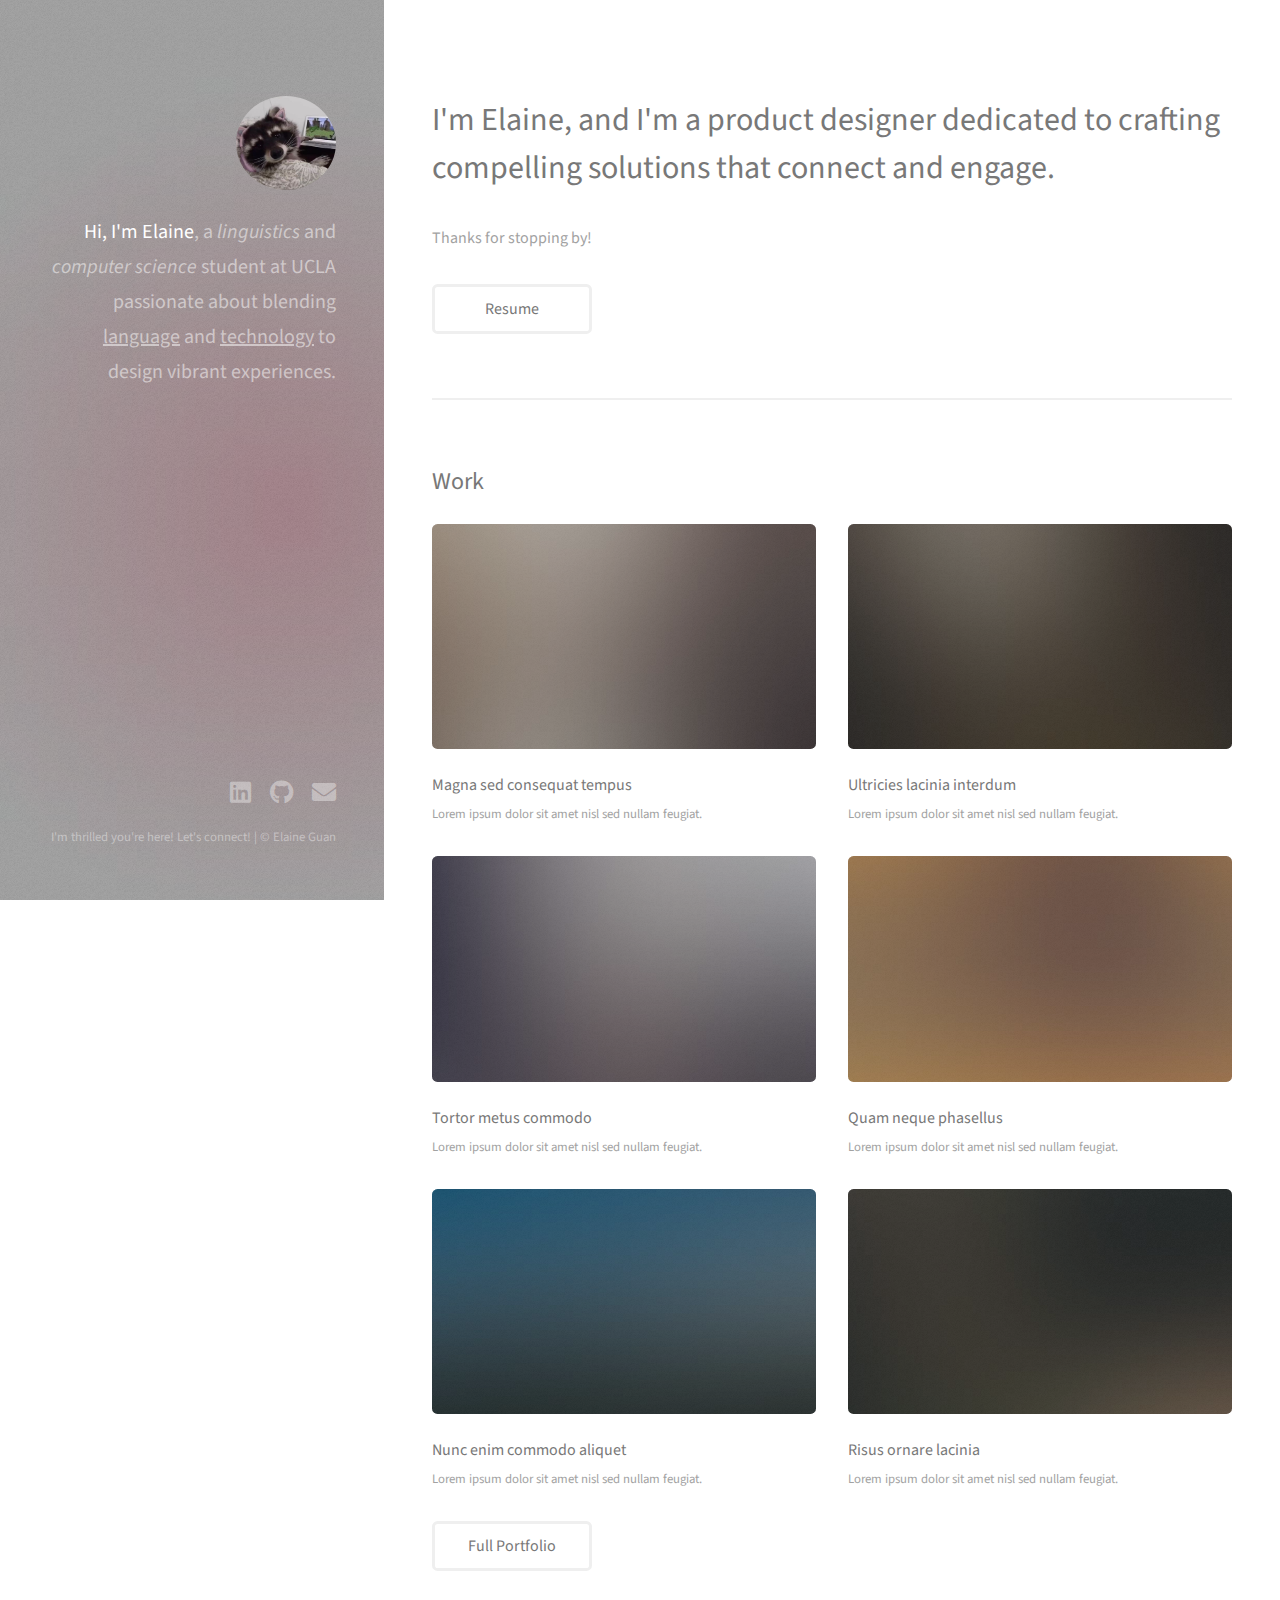
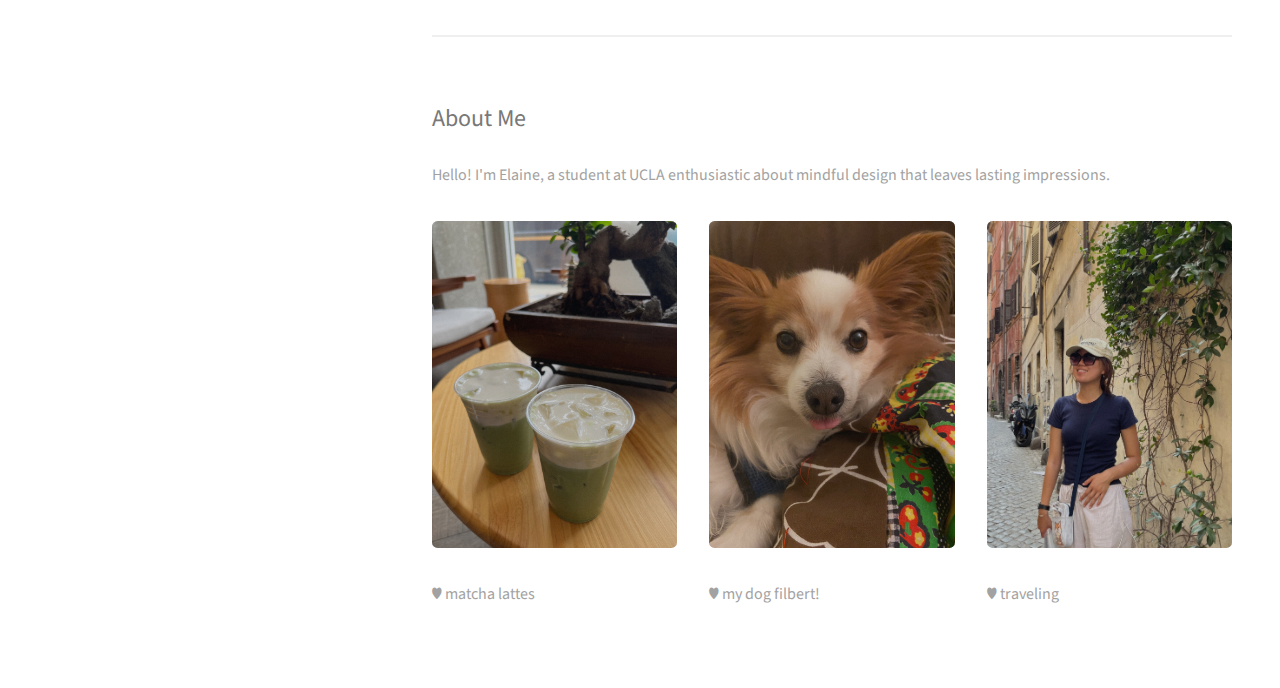
==== commit 9db2c80d: "Update index.html with new changes" ====
--- a/index.html
+++ b/index.html
@@ -28,7 +28,7 @@
 				<!-- One -->
 					<section id="one">
 						<header class="major">
-							<h2>I'm Elaine, and I'm a product designer dedicated to crafting functional and compelling solutions that connect and engage.</h2>
+							<h2>I'm Elaine, and I'm a product designer dedicated to crafting compelling solutions that connect and engage.</h2>
 						</header>
 						<p>Thanks for stopping by! </p>
 						<ul class="actions">
@@ -41,7 +41,7 @@
 						<h2>Work</h2>
 						<div class="row">
 							<article class="col-6 col-12-xsmall work-item">
-								<a href="images/fulls/01.jpg" class="image fit thumb"><img src="images/thumbs/01.jpg" alt="" /></a>
+								<a href="project1.html" class="image fit thumb"><img src="images/thumbs/01.jpg" alt="" /></a>
 								<h3>Magna sed consequat tempus</h3>
 								<p>Lorem ipsum dolor sit amet nisl sed nullam feugiat.</p>
 							</article>
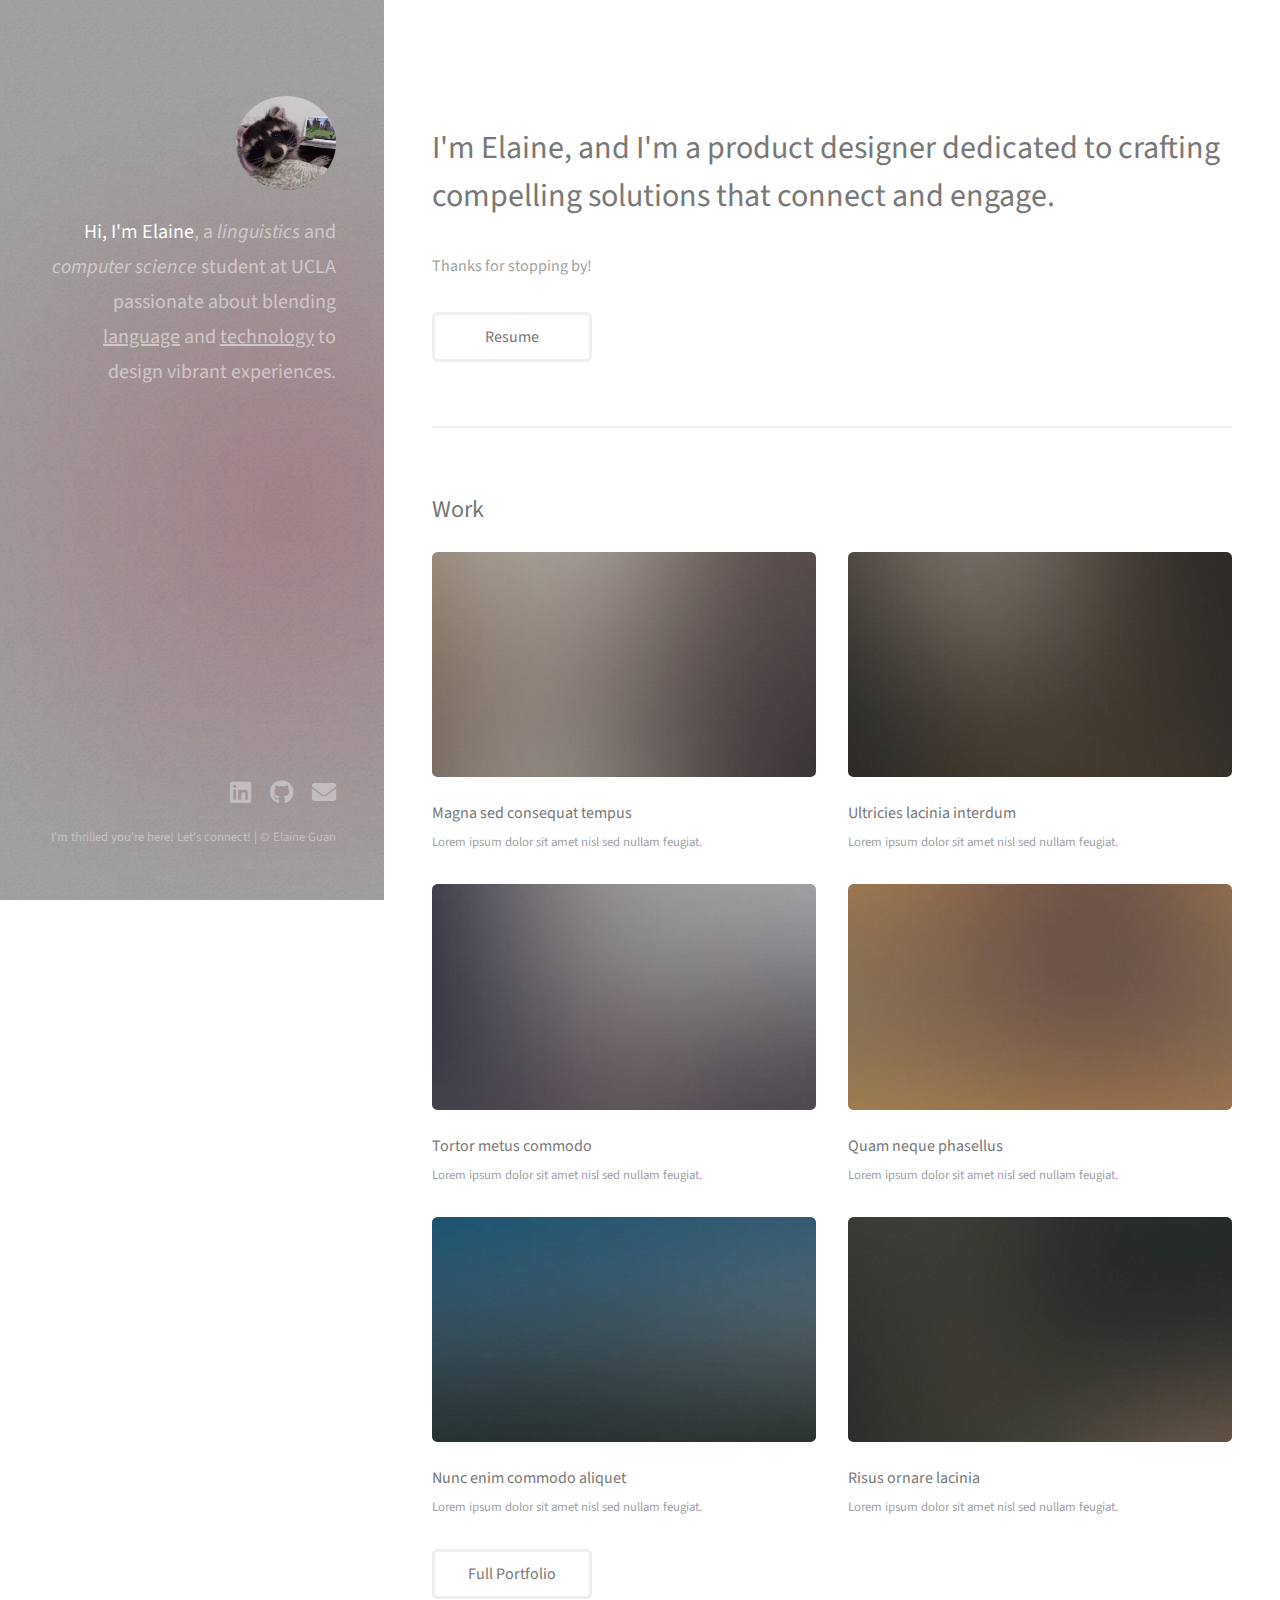
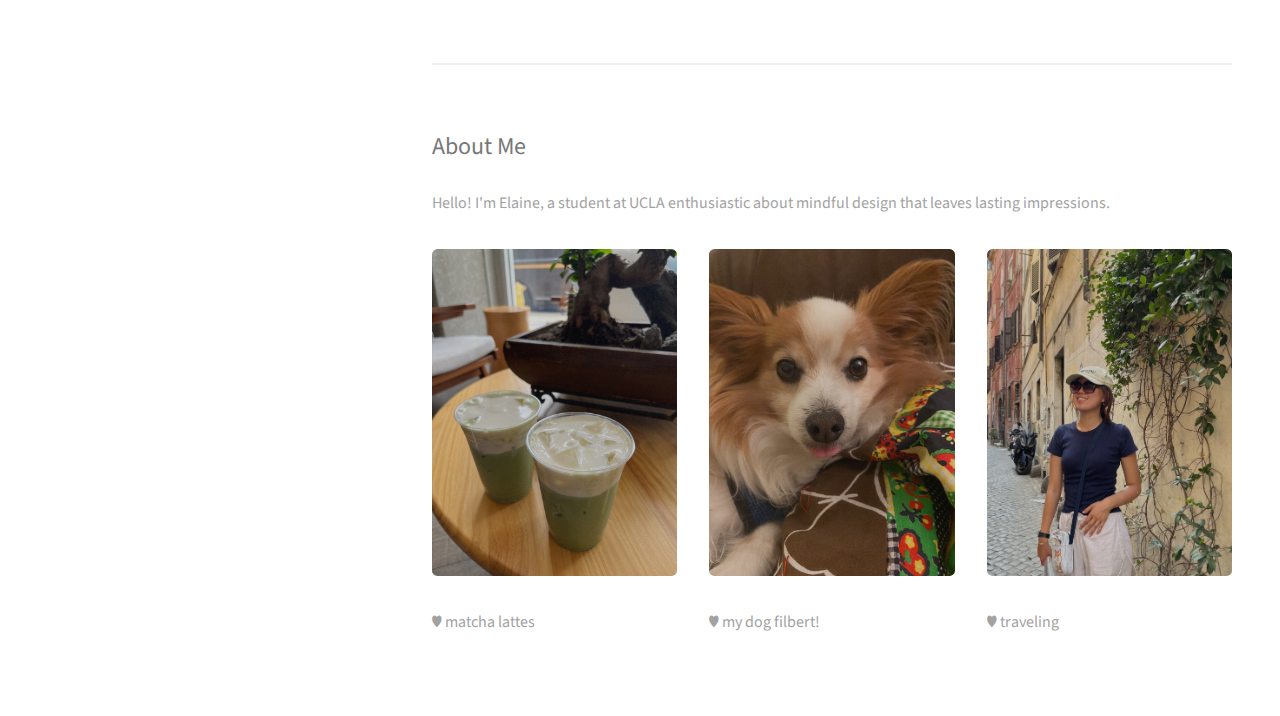
==== commit 82d26f09: "Update index.html with new changes" ====
--- a/index.html
+++ b/index.html
@@ -4,6 +4,8 @@
 	html5up.net | @ajlkn
 	Free for personal and commercial use under the CCA 3.0 license (html5up.net/license)
 -->
+<a href="projects/project1.html">Go to projects</a>
+
 <html>
 	<head>
 		<title>Elaine Guan</title>
@@ -41,7 +43,7 @@
 						<h2>Work</h2>
 						<div class="row">
 							<article class="col-6 col-12-xsmall work-item">
-								<a href="project1.html" class="image fit thumb"><img src="images/thumbs/01.jpg" alt="" /></a>
+								<a href="projects/project1.html" class="image fit thumb"><img src="images/thumbs/01.jpg" alt="" /></a>
 								<h3>Magna sed consequat tempus</h3>
 								<p>Lorem ipsum dolor sit amet nisl sed nullam feugiat.</p>
 							</article>
